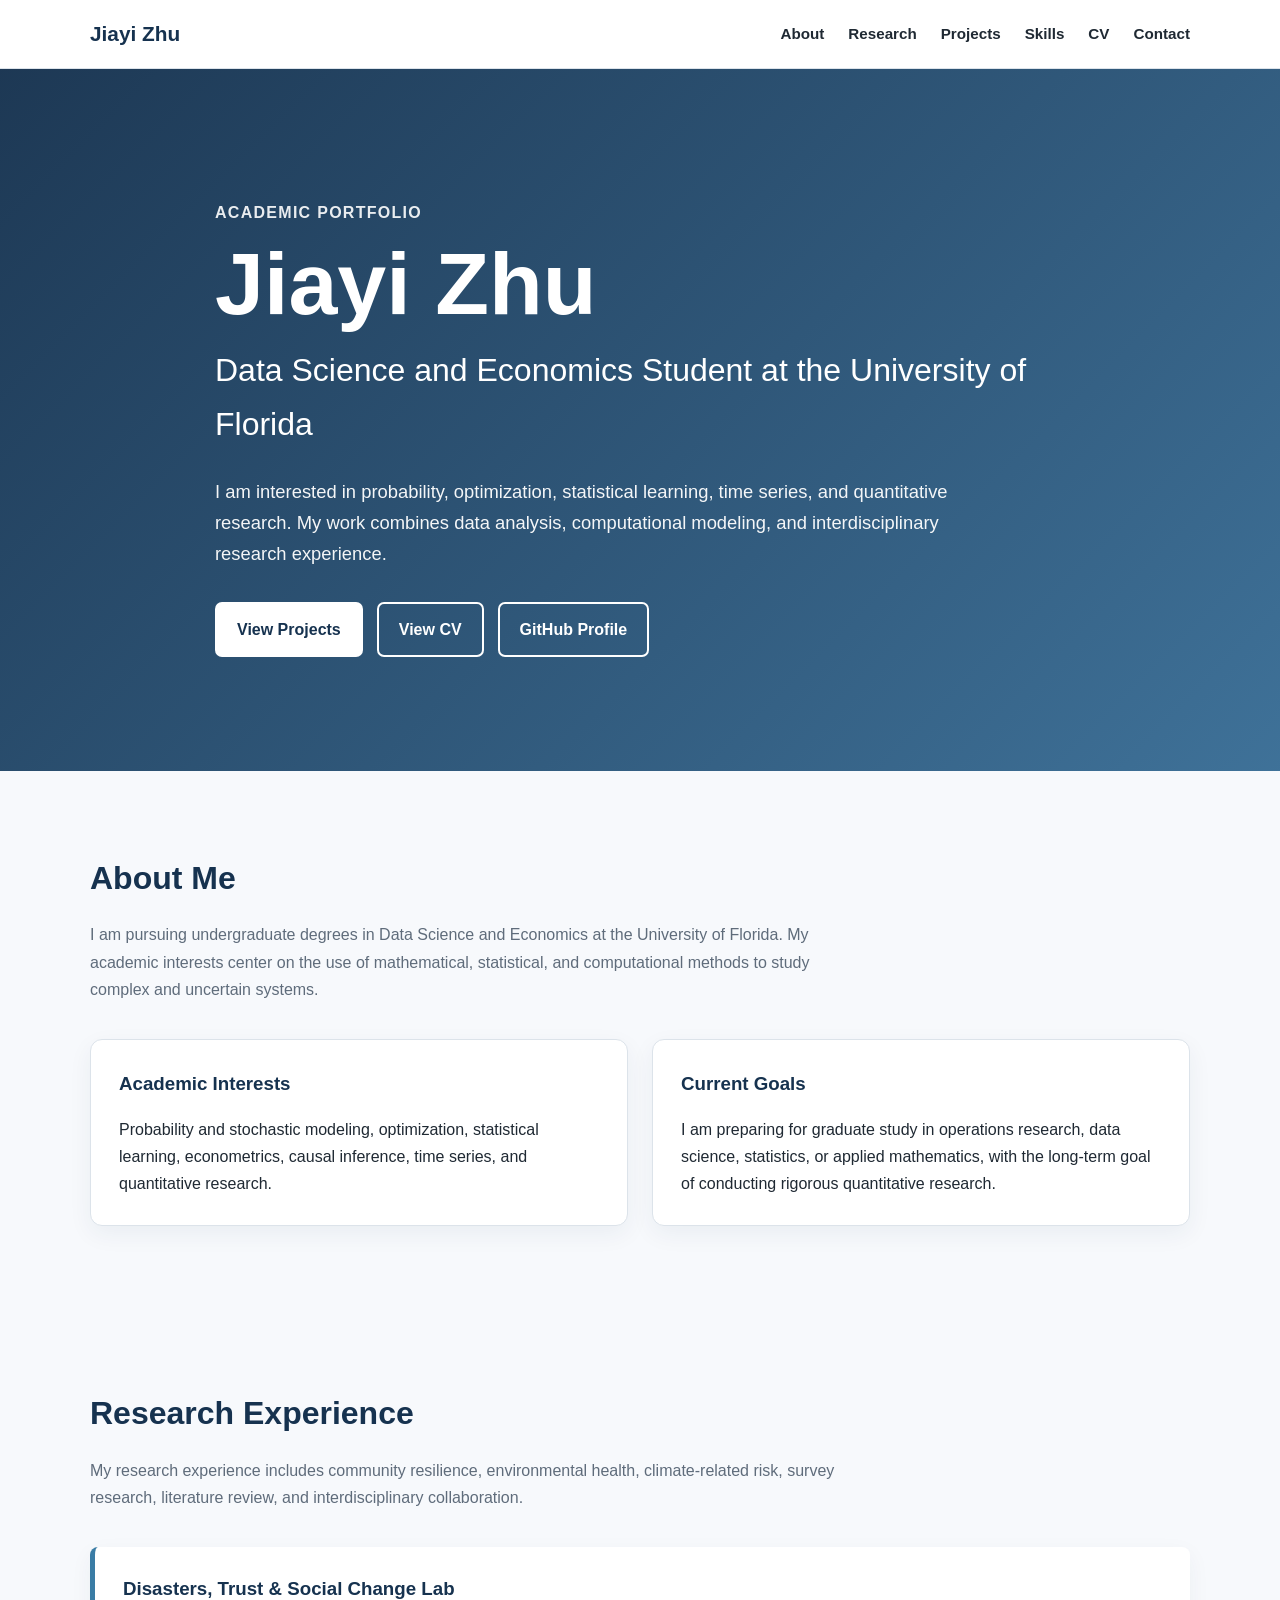
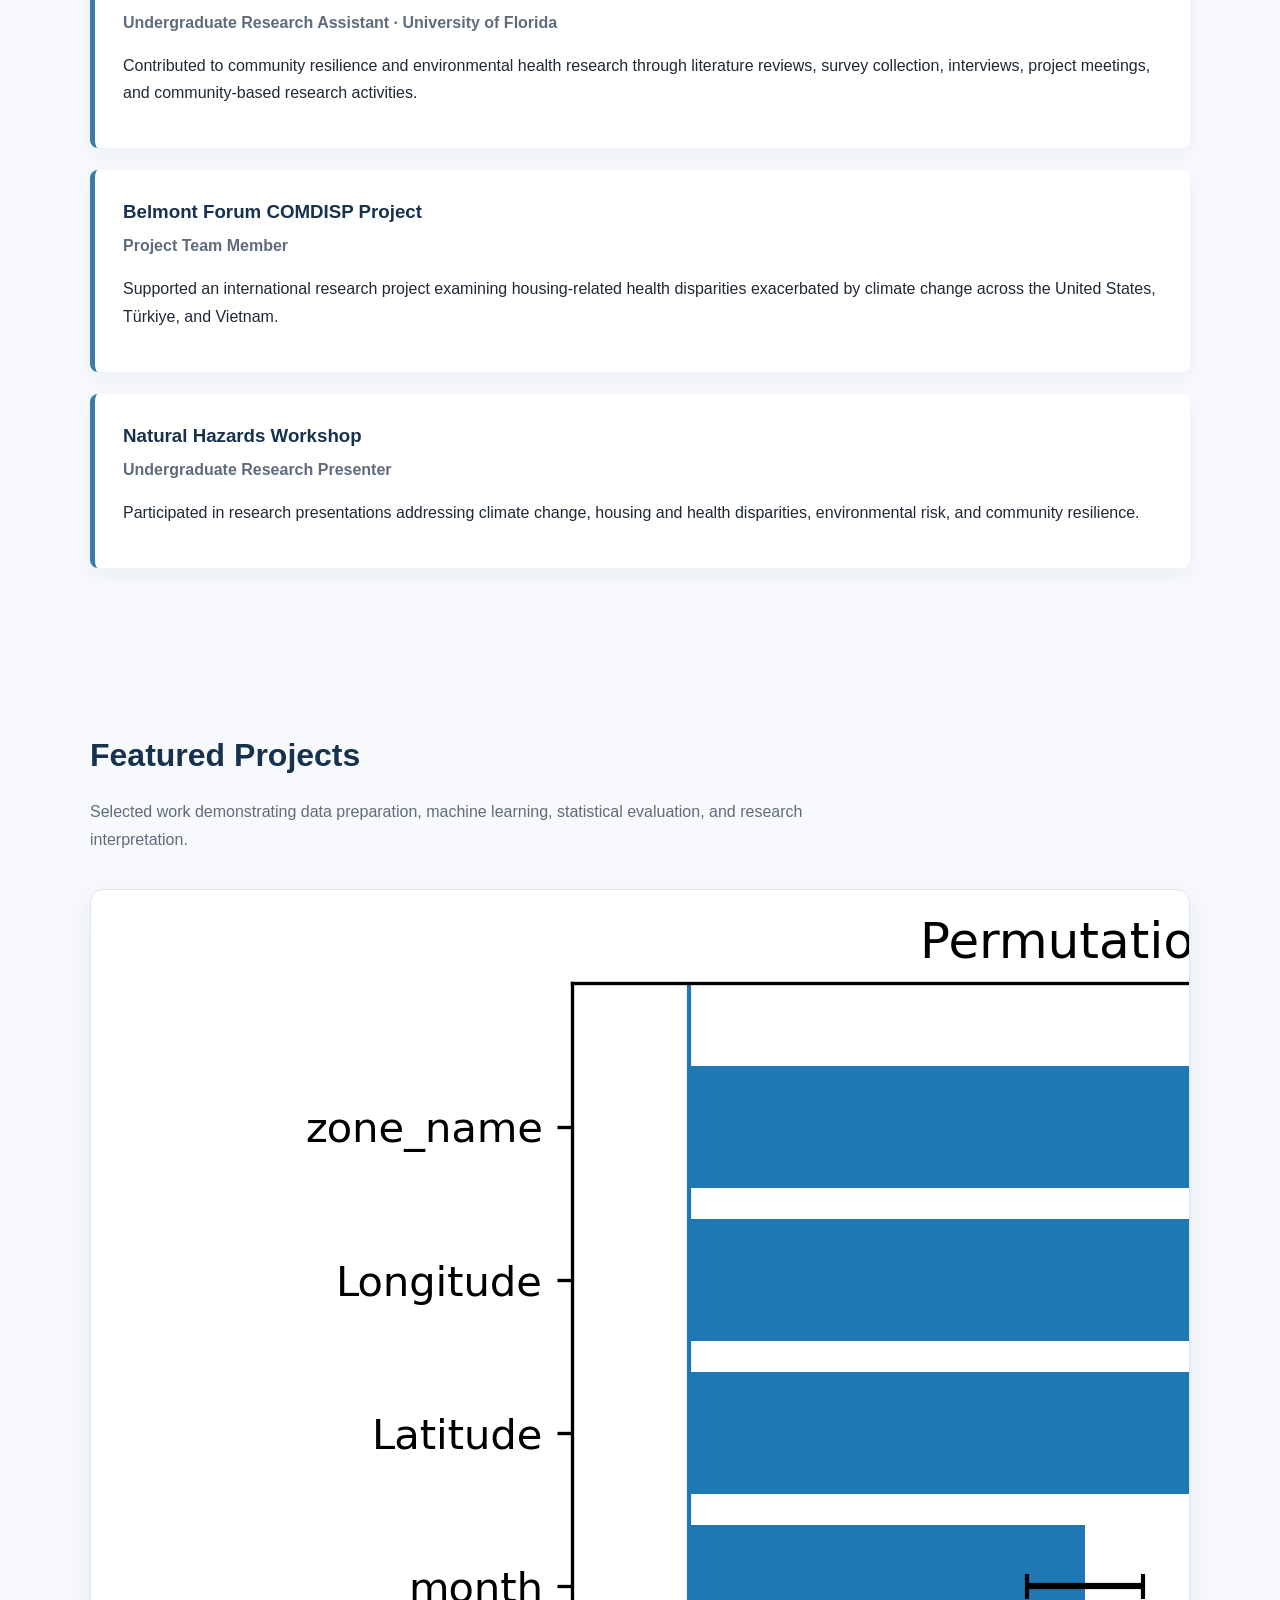
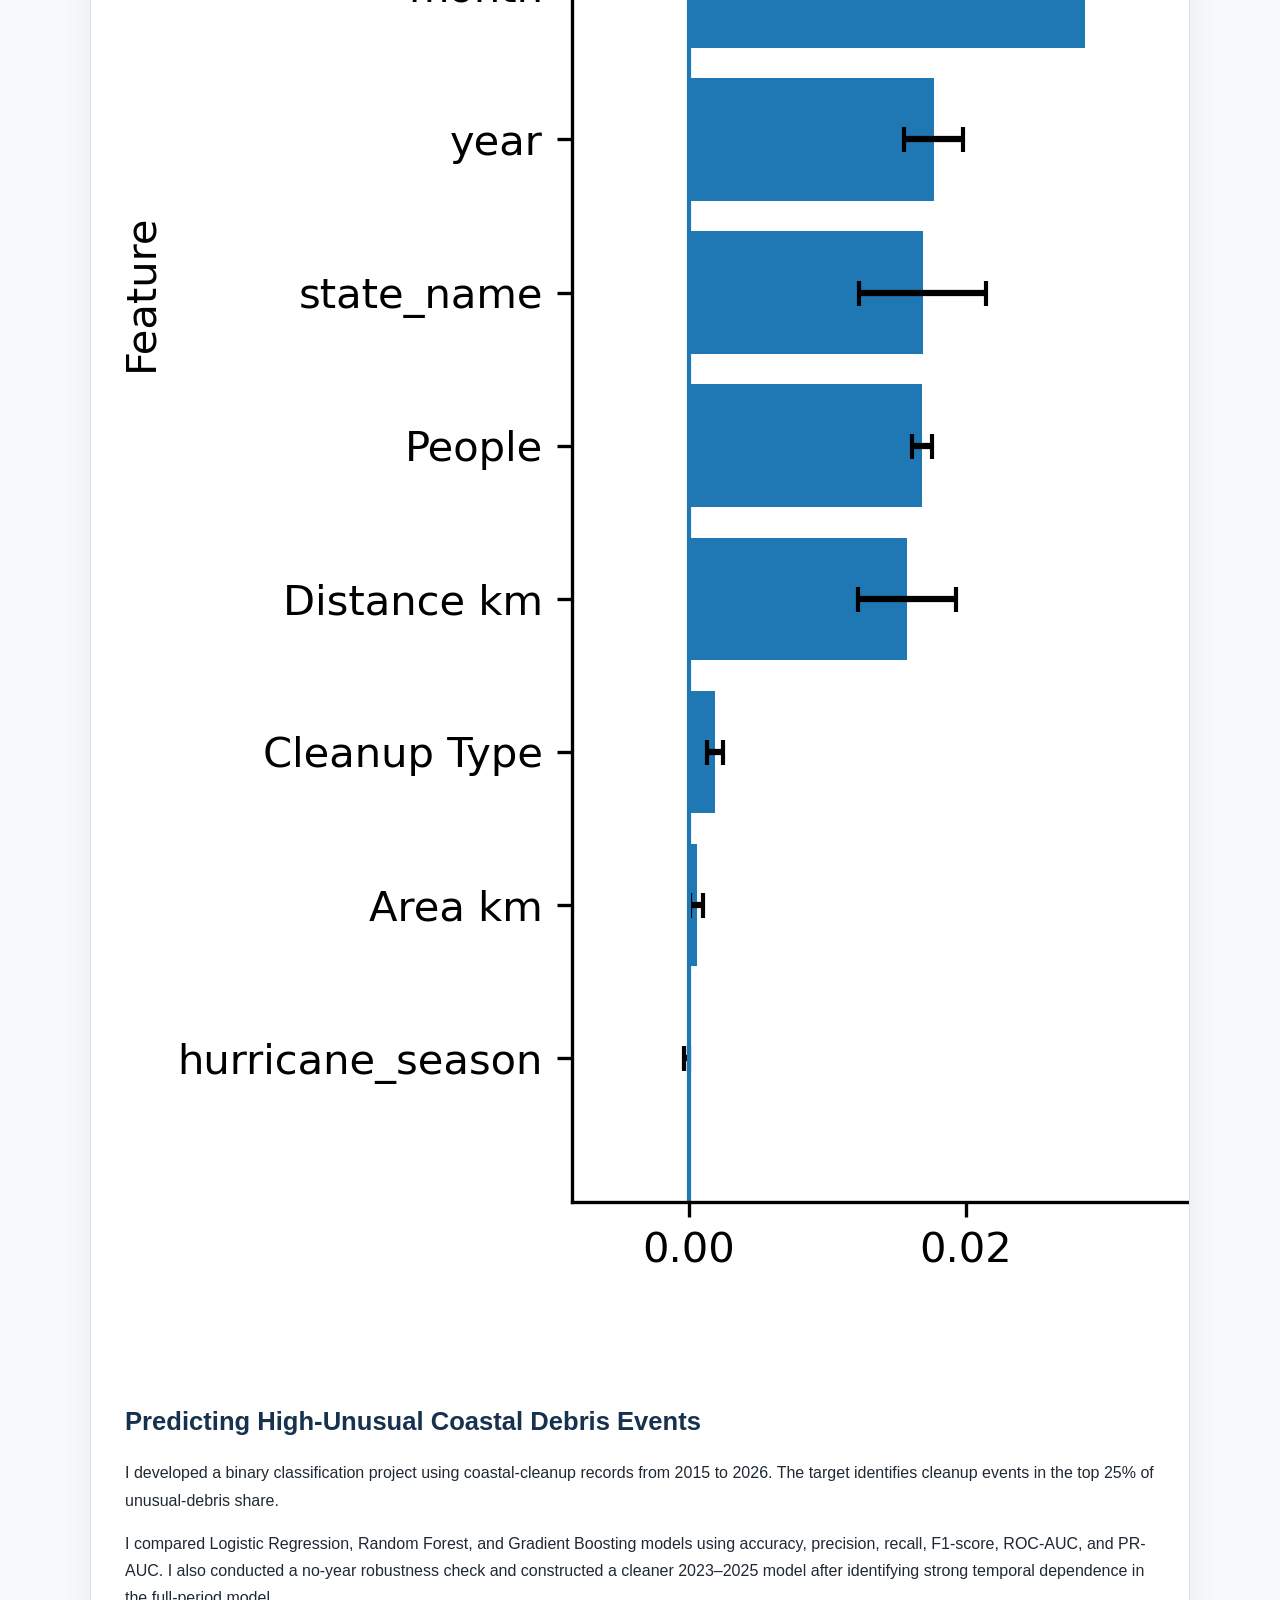
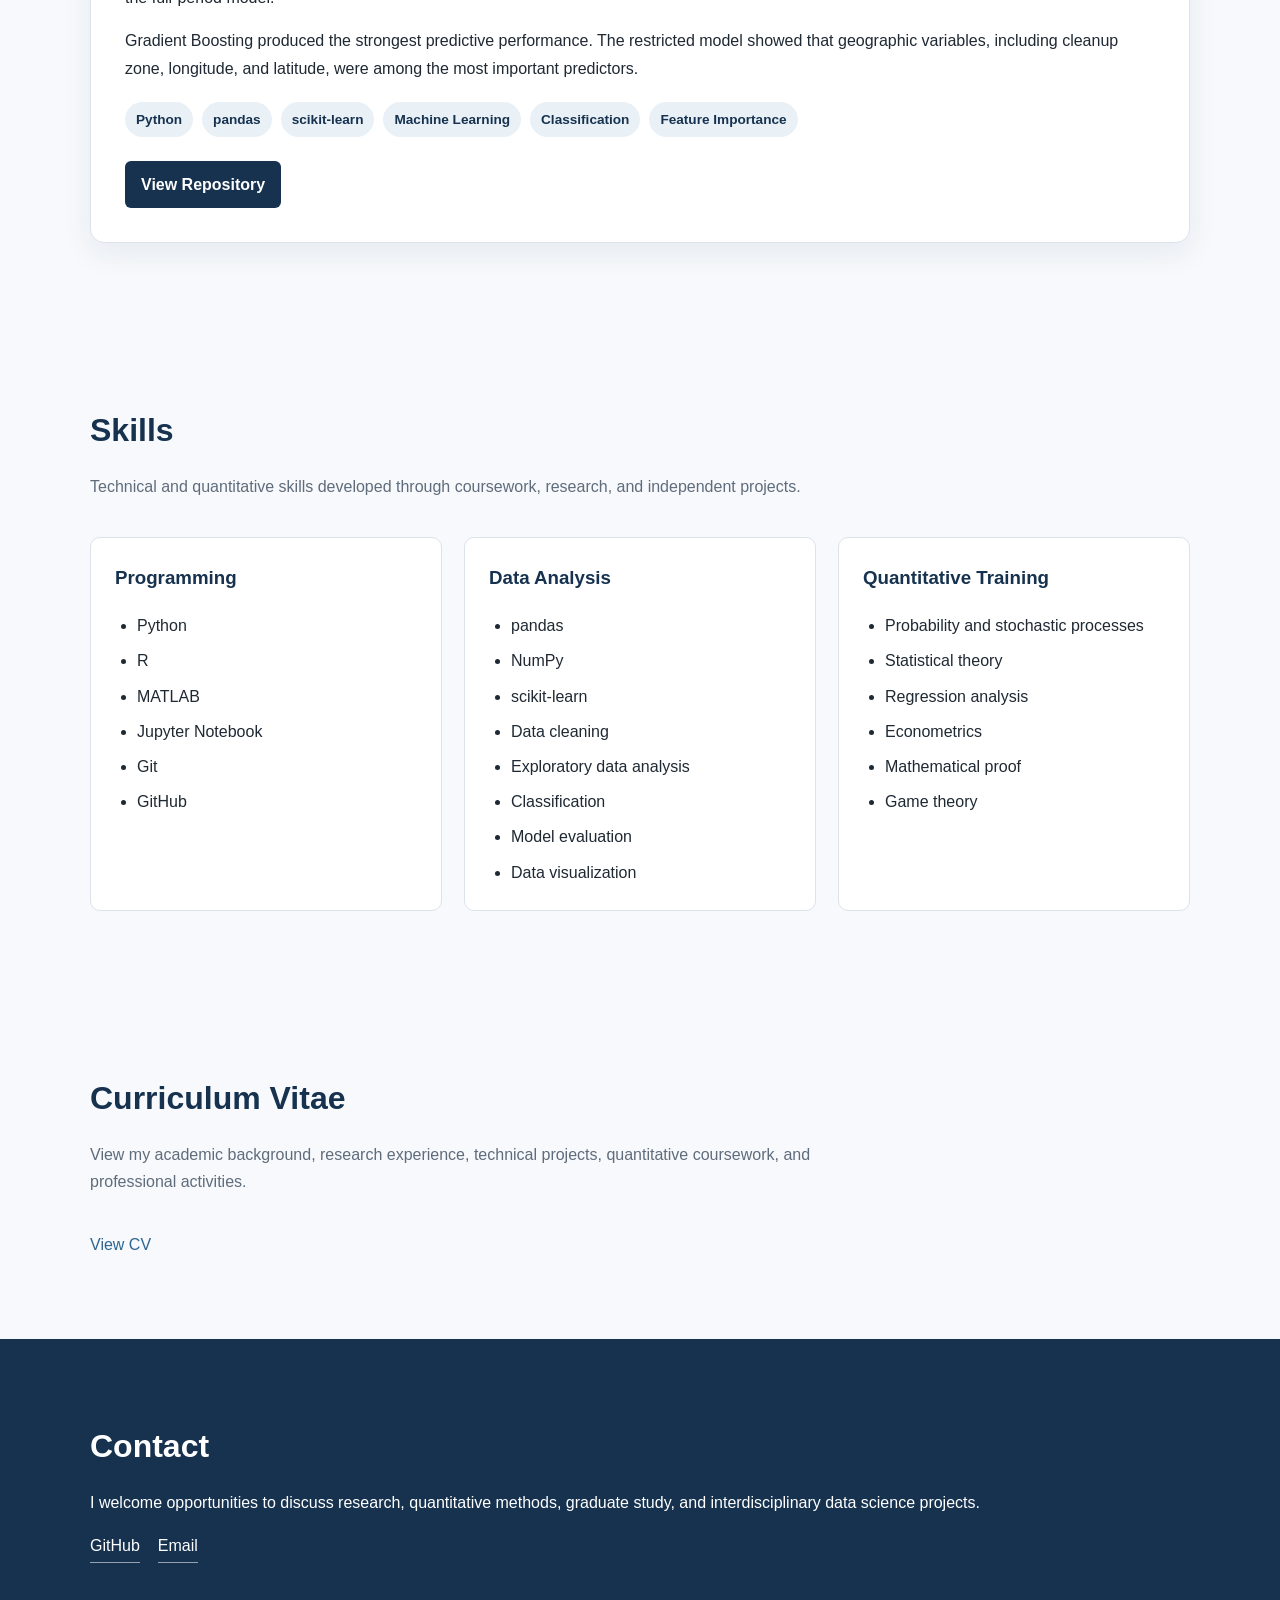
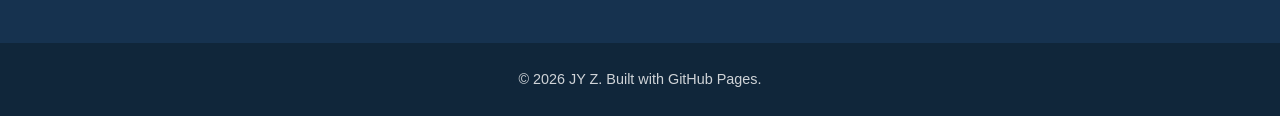
==== index.html @ 37d1b5bb "Update index.html" ====
<!DOCTYPE html>
<html lang="en">
<head>
    <meta charset="UTF-8">

    <meta
        name="viewport"
        content="width=device-width, initial-scale=1.0"
    >

    <meta
        name="description"
        content="Academic and data science portfolio of Jiayi Zhu, an Data Science and Economics student at the University of Florida."
    >

    <title>Jiayi Zhu | Academic Portfolio</title>

    <link rel="stylesheet" href="style.css">
</head>

<body>

    <!-- Navigation -->

    <header class="site-header">
        <nav class="navbar container">
            <a class="site-name" href="#home">Jiayi Zhu</a>

            <div class="nav-links">
                <a href="#about">About</a>
                <a href="#research">Research</a>
                <a href="#projects">Projects</a>
                <a href="#skills">Skills</a>
                <a href="#cv">CV</a>
                <a href="#contact">Contact</a>
            </div>
        </nav>
    </header>


    <main>

        <!-- Hero -->

        <section class="hero" id="home">
            <div class="container hero-content">

                <p class="hero-label">
                    Academic Portfolio
                </p>

                <h1>Jiayi Zhu</h1>

                <h2>
                    Data Science and Economics Student
                    at the University of Florida
                </h2>

                <p class="hero-description">
                    I am interested in probability, optimization,
                    statistical learning, time series, and quantitative
                    research. My work combines data analysis,
                    computational modeling, and interdisciplinary
                    research experience.
                </p>

                <div class="button-group">

                    <a class="button button-primary" href="#projects">
                        View Projects
                    </a>
                
                    <a
                        class="button button-secondary"
                        href="assets/documents/jiayi-zhu-cv.pdf"
                        target="_blank"
                    >
                        View CV
                    </a>
                
                    <a
                        class="button button-secondary"
                        href="https://github.com/JYZ4396"
                        target="_blank"
                        rel="noopener noreferrer"
                    >
                        GitHub Profile
                    </a>
                
                </div>

            </div>
        </section>


        <!-- About -->

        <section id="about">
            <div class="container">

                <h2 class="section-title">About Me</h2>

                <p class="section-intro">
                    I am pursuing undergraduate degrees in Data Science
                    and Economics at the University of Florida.
                    My academic interests center on the use of
                    mathematical, statistical, and computational
                    methods to study complex and uncertain systems.
                </p>

                <div class="card-grid">

                    <article class="card">
                        <h3>Academic Interests</h3>

                        <p>
                            Probability and stochastic modeling,
                            optimization, statistical learning,
                            econometrics, causal inference, time series,
                            and quantitative research.
                        </p>
                    </article>

                    <article class="card">
                        <h3>Current Goals</h3>

                        <p>
                            I am preparing for graduate study in
                            operations research, data science,
                            statistics, or applied mathematics, with
                            the long-term goal of conducting rigorous
                            quantitative research.
                        </p>
                    </article>

                </div>
            </div>
        </section>


        <!-- Research -->

        <section id="research">
            <div class="container">

                <h2 class="section-title">Research Experience</h2>

                <p class="section-intro">
                    My research experience includes community
                    resilience, environmental health, climate-related
                    risk, survey research, literature review, and
                    interdisciplinary collaboration.
                </p>

                <div class="research-list">

                    <article class="research-item">
                        <h3>
                            Disasters, Trust &amp; Social Change Lab
                        </h3>

                        <p class="research-role">
                            Undergraduate Research Assistant
                            · University of Florida
                        </p>

                        <p>
                            Contributed to community resilience and
                            environmental health research through
                            literature reviews, survey collection,
                            interviews, project meetings, and
                            community-based research activities.
                        </p>
                    </article>


                    <article class="research-item">
                        <h3>
                            Belmont Forum COMDISP Project
                        </h3>

                        <p class="research-role">
                            Project Team Member
                        </p>

                        <p>
                            Supported an international research project
                            examining housing-related health disparities
                            exacerbated by climate change across the
                            United States, Türkiye, and Vietnam.
                        </p>
                    </article>


                    <article class="research-item">
                        <h3>
                            Natural Hazards Workshop
                        </h3>

                        <p class="research-role">
                            Undergraduate Research Presenter
                        </p>

                        <p>
                            Participated in research presentations
                            addressing climate change, housing and
                            health disparities, environmental risk,
                            and community resilience.
                        </p>
                    </article>

                </div>
            </div>
        </section>


        <!-- Projects -->

        <section id="projects">
            <div class="container">

                <h2 class="section-title">Featured Projects</h2>

                <p class="section-intro">
                    Selected work demonstrating data preparation,
                    machine learning, statistical evaluation, and
                    research interpretation.
                </p>

                <article class="project-card">
                    <img
                        class="project-image"
                        src="assets/images/coastal-debris-preview.png"
                        alt="Feature importance results for the coastal debris machine learning project"
                    >


                    <div class="project-content">

                        <h3>
                            Predicting High-Unusual Coastal Debris Events
                        </h3>

                        <p>
                            I developed a binary classification project
                            using coastal-cleanup records from 2015 to
                            2026. The target identifies cleanup events
                            in the top 25% of unusual-debris share.
                        </p>

                        <p>
                            I compared Logistic Regression, Random Forest,
                            and Gradient Boosting models using accuracy,
                            precision, recall, F1-score, ROC-AUC, and
                            PR-AUC. I also conducted a no-year robustness
                            check and constructed a cleaner 2023–2025
                            model after identifying strong temporal
                            dependence in the full-period model.
                        </p>

                        <p>
                            Gradient Boosting produced the strongest
                            predictive performance. The restricted model
                            showed that geographic variables, including
                            cleanup zone, longitude, and latitude, were
                            among the most important predictors.
                        </p>

                        <div class="project-tags">
                            <span class="tag">Python</span>
                            <span class="tag">pandas</span>
                            <span class="tag">scikit-learn</span>
                            <span class="tag">Machine Learning</span>
                            <span class="tag">Classification</span>
                            <span class="tag">Feature Importance</span>
                        </div>

                        <div class="project-links">
                            <a
                                class="project-link"
                                href="https://github.com/JYZ4396/unusual-coastal-trash-ml"
                                target="_blank"
                                rel="noopener noreferrer"
                            >
                                View Repository
                            </a>
                        </div>

                    </div>
                </article>

            </div>
        </section>


        <!-- Skills -->

        <section id="skills">
            <div class="container">

                <h2 class="section-title">Skills</h2>

                <p class="section-intro">
                    Technical and quantitative skills developed through
                    coursework, research, and independent projects.
                </p>

                <div class="skills-grid">

                <article class="skill-card">
                    <h3>Programming</h3>
            
                    <ul class="skill-list">
                        <li>Python</li>
                        <li>R</li>
                        <li>MATLAB</li>
                        <li>Jupyter Notebook</li>
                        <li>Git</li>
                        <li>GitHub</li>
                    </ul>
                </article>
            
                <article class="skill-card">
                    <h3>Data Analysis</h3>
            
                    <ul class="skill-list">
                        <li>pandas</li>
                        <li>NumPy</li>
                        <li>scikit-learn</li>
                        <li>Data cleaning</li>
                        <li>Exploratory data analysis</li>
                        <li>Classification</li>
                        <li>Model evaluation</li>
                        <li>Data visualization</li>
                    </ul>
                </article>
            
                <article class="skill-card">
                    <h3>Quantitative Training</h3>
            
                    <ul class="skill-list">
                        <li>Probability and stochastic processes</li>
                        <li>Statistical theory</li>
                        <li>Regression analysis</li>
                        <li>Econometrics</li>
                        <li>Mathematical proof</li>
                        <li>Game theory</li>
                    </ul>
                </article>

                </div>
            </div>
        </section>

        <!-- CV -->

        <section id="cv">
            <div class="container">
        
                <h2 class="section-title">Curriculum Vitae</h2>
        
                <p class="section-intro">
                    View my academic background, research experience,
                    technical projects, quantitative coursework, and
                    professional activities.
                </p>
        
                <a
                    class="cv-button"
                    href="assets/documents/jiayi-zhu-cv.pdf"
                    target="_blank"
                >
                    View CV
                </a>
        
            </div>
        </section>


        <!-- Contact -->

        <section class="contact-section" id="contact">
            <div class="container">

                <h2 class="section-title">Contact</h2>

                <p>
                    I welcome opportunities to discuss research,
                    quantitative methods, graduate study, and
                    interdisciplinary data science projects.
                </p>

                <div class="contact-links">

                    <a
                        href="https://github.com/JYZ4396"
                        target="_blank"
                        rel="noopener noreferrer"
                    >
                        GitHub
                    </a>

                    <!-- Replace the address below with the email
                         you want to display publicly. -->

                    <a href="mailto:zhujiayi@ufl.edu">
                        Email
                    </a>

                </div>
            </div>
        </section>

    </main>


    <footer>
        <div class="container">
            © 2026 JY Z. Built with GitHub Pages.
        </div>
    </footer>

</body>
</html>
---- style.css ----
/* ---------- Basic settings ---------- */

:root {
    --primary: #16324f;
    --secondary: #2f6690;
    --accent: #3a7ca5;
    --background: #f7f9fc;
    --card-background: #ffffff;
    --text: #1f2933;
    --muted-text: #5f6c7b;
    --border: #dce3ea;
    --max-width: 1100px;
}

* {
    box-sizing: border-box;
}

html {
    scroll-behavior: smooth;
}

body {
    margin: 0;
    font-family: Arial, Helvetica, sans-serif;
    line-height: 1.7;
    color: var(--text);
    background-color: var(--background);
}

a {
    color: var(--secondary);
    text-decoration: none;
}

a:hover {
    color: var(--primary);
}

.container {
    width: min(90%, var(--max-width));
    margin: 0 auto;
}

section {
    padding: 80px 0;
}

.section-title {
    margin-top: 0;
    margin-bottom: 12px;
    font-size: 2rem;
    color: var(--primary);
}

.section-intro {
    max-width: 760px;
    margin-bottom: 36px;
    color: var(--muted-text);
}


/* ---------- Navigation ---------- */

.site-header {
    position: sticky;
    top: 0;
    z-index: 1000;
    background-color: rgba(255, 255, 255, 0.96);
    border-bottom: 1px solid var(--border);
}

.navbar {
    min-height: 68px;
    display: flex;
    align-items: center;
    justify-content: space-between;
}

.site-name {
    font-size: 1.3rem;
    font-weight: 700;
    color: var(--primary);
}

.nav-links {
    display: flex;
    gap: 24px;
}

.nav-links a {
    font-size: 0.95rem;
    font-weight: 600;
    color: var(--text);
}

.nav-links a:hover {
    color: var(--secondary);
}


/* ---------- Hero section ---------- */

.hero {
    min-height: 78vh;
    display: flex;
    align-items: center;
    background:
        linear-gradient(
            135deg,
            rgba(22, 50, 79, 0.97),
            rgba(47, 102, 144, 0.92)
        );
    color: white;
}

.hero-content {
    max-width: 850px;
}

.hero-label {
    margin-bottom: 12px;
    font-size: 1rem;
    font-weight: 600;
    letter-spacing: 0.08em;
    text-transform: uppercase;
    opacity: 0.9;
}

.hero h1 {
    margin: 0 0 12px;
    font-size: clamp(3rem, 8vw, 5.5rem);
    line-height: 1.05;
}

.hero h2 {
    margin: 0 0 24px;
    font-size: clamp(1.3rem, 3vw, 2rem);
    font-weight: 500;
}

.hero-description {
    max-width: 760px;
    margin-bottom: 32px;
    font-size: 1.15rem;
    opacity: 0.95;
}

.button-group {
    display: flex;
    flex-wrap: wrap;
    gap: 14px;
}

.button {
    display: inline-block;
    padding: 12px 20px;
    border: 2px solid transparent;
    border-radius: 7px;
    font-weight: 700;
    transition:
        transform 0.2s ease,
        background-color 0.2s ease,
        color 0.2s ease;
}

.button:hover {
    transform: translateY(-2px);
}

.button-primary {
    background-color: white;
    color: var(--primary);
}

.button-primary:hover {
    background-color: #edf4f8;
    color: var(--primary);
}

.button-secondary {
    border-color: white;
    color: white;
}

.button-secondary:hover {
    background-color: white;
    color: var(--primary);
}


/* ---------- Cards ---------- */

.card-grid {
    display: grid;
    grid-template-columns: repeat(2, minmax(0, 1fr));
    gap: 24px;
}

.card {
    padding: 28px;
    background-color: var(--card-background);
    border: 1px solid var(--border);
    border-radius: 12px;
    box-shadow: 0 8px 24px rgba(22, 50, 79, 0.06);
}

.card h3 {
    margin-top: 0;
    margin-bottom: 8px;
    color: var(--primary);
}

.card-subtitle {
    margin-top: 0;
    color: var(--muted-text);
    font-weight: 600;
}

.card p:last-child {
    margin-bottom: 0;
}


/* ---------- Research ---------- */

.research-list {
    display: grid;
    gap: 22px;
}

.research-item {
    padding: 26px 28px;
    background-color: var(--card-background);
    border-left: 5px solid var(--accent);
    border-radius: 8px;
    box-shadow: 0 7px 22px rgba(22, 50, 79, 0.05);
}

.research-item h3 {
    margin: 0 0 4px;
    color: var(--primary);
}

.research-role {
    margin: 0 0 14px;
    color: var(--muted-text);
    font-weight: 600;
}


/* ---------- Project ---------- */

.project-card {
    overflow: hidden;
    background-color: var(--card-background);
    border: 1px solid var(--border);
    border-radius: 14px;
    box-shadow: 0 10px 30px rgba(22, 50, 79, 0.08);
}

.project-content {
    padding: 34px;
}

.project-content h3 {
    margin-top: 0;
    margin-bottom: 10px;
    font-size: 1.6rem;
    color: var(--primary);
}

.project-tags {
    display: flex;
    flex-wrap: wrap;
    gap: 9px;
    margin: 20px 0;
}

.tag {
    padding: 6px 11px;
    border-radius: 999px;
    background-color: #e9f1f7;
    color: var(--primary);
    font-size: 0.85rem;
    font-weight: 600;
}

.project-links {
    display: flex;
    flex-wrap: wrap;
    gap: 12px;
    margin-top: 24px;
}

.project-link {
    display: inline-block;
    padding: 10px 16px;
    border-radius: 6px;
    background-color: var(--primary);
    color: white;
    font-weight: 700;
}

.project-link:hover {
    background-color: var(--secondary);
    color: white;
}


/* ---------- Skills ---------- */

.skills-grid {
    display: grid;
    grid-template-columns: repeat(3, minmax(0, 1fr));
    gap: 22px;
}

.skill-card {
    padding: 24px;
    background-color: var(--card-background);
    border: 1px solid var(--border);
    border-radius: 10px;
}

.skill-card h3 {
    margin-top: 0;
    color: var(--primary);
}

.skill-list {
    margin: 0;
    padding-left: 22px;
}

.skill-list li {
    margin-bottom: 8px;
}

.skill-list li:last-child {
    margin-bottom: 0;
}


/* ---------- Contact ---------- */

.contact-section {
    background-color: var(--primary);
    color: white;
}

.contact-section .section-title,
.contact-section a {
    color: white;
}

.contact-links {
    display: flex;
    flex-wrap: wrap;
    gap: 18px;
}

.contact-links a {
    padding-bottom: 3px;
    border-bottom: 1px solid rgba(255, 255, 255, 0.55);
}


/* ---------- Footer ---------- */

footer {
    padding: 24px 0;
    text-align: center;
    background-color: #10263a;
    color: rgba(255, 255, 255, 0.8);
    font-size: 0.9rem;
}


/* ---------- Mobile layout ---------- */

@media (max-width: 800px) {
    .navbar {
        padding: 14px 0;
        align-items: flex-start;
        gap: 14px;
    }

    .nav-links {
        flex-wrap: wrap;
        justify-content: flex-end;
        gap: 10px 16px;
    }

    .card-grid,
    .skills-grid {
        grid-template-columns: 1fr;
    }

    section {
        padding: 60px 0;
    }

    .hero {
        min-height: auto;
        padding: 100px 0;
    }
}

@media (max-width: 560px) {
    .navbar {
        flex-direction: column;
    }

    .nav-links {
        justify-content: flex-start;
    }

    .hero h1 {
        font-size: 3.2rem;
    }

    .project-content,
    .card,
    .research-item {
        padding: 22px;
    }
}
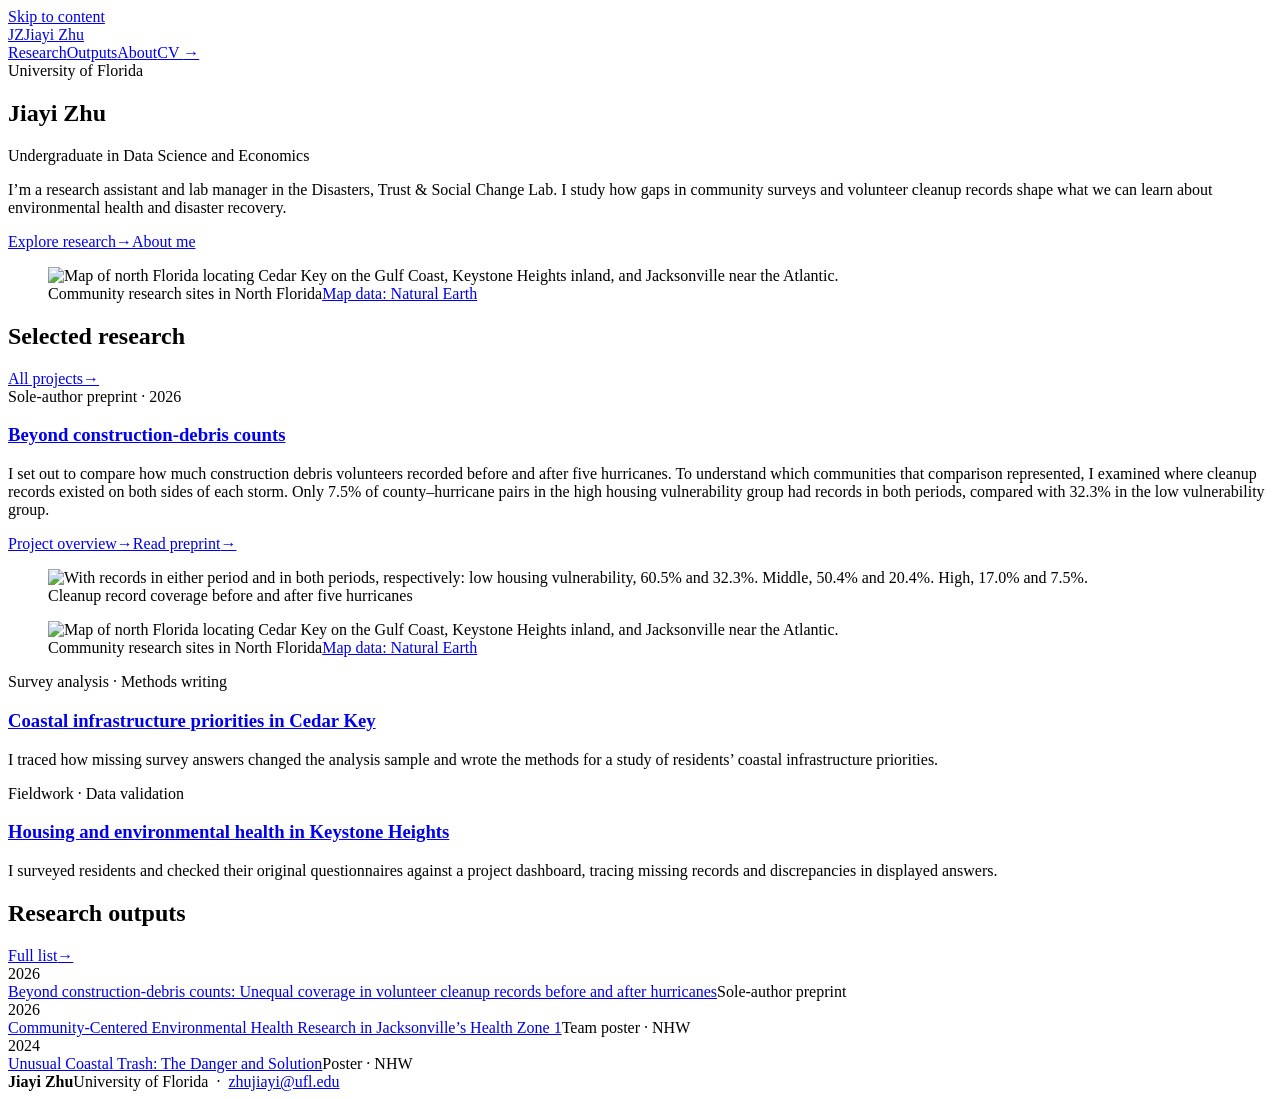
==== commit 779d712b: "Add files via upload" ====
--- a/index.html
+++ b/index.html
@@ -1,424 +1,14 @@
-<!DOCTYPE html>
-<html lang="en">
-<head>
-    <meta charset="UTF-8">
-
-    <meta
-        name="viewport"
-        content="width=device-width, initial-scale=1.0"
-    >
-
-    <meta
-        name="description"
-        content="Academic and data science portfolio of Jiayi Zhu, an Data Science and Economics student at the University of Florida."
-    >
-
-    <title>Jiayi Zhu | Academic Portfolio</title>
-
-    <link rel="stylesheet" href="style.css">
-</head>
-
-<body>
-
-    <!-- Navigation -->
-
-    <header class="site-header">
-        <nav class="navbar container">
-            <a class="site-name" href="#home">Jiayi Zhu</a>
-
-            <div class="nav-links">
-                <a href="#about">About</a>
-                <a href="#research">Research</a>
-                <a href="#projects">Projects</a>
-                <a href="#skills">Skills</a>
-                <a href="#cv">CV</a>
-                <a href="#contact">Contact</a>
-            </div>
-        </nav>
-    </header>
-
-
-    <main>
-
-        <!-- Hero -->
-
-        <section class="hero" id="home">
-            <div class="container hero-content">
-
-                <p class="hero-label">
-                    Academic Portfolio
-                </p>
-
-                <h1>Jiayi Zhu</h1>
-
-                <h2>
-                    Data Science and Economics Student
-                    at the University of Florida
-                </h2>
-
-                <p class="hero-description">
-                    I am interested in probability, optimization,
-                    statistical learning, time series, and quantitative
-                    research. My work combines data analysis,
-                    computational modeling, and interdisciplinary
-                    research experience.
-                </p>
-
-                <div class="button-group">
-
-                    <a class="button button-primary" href="#projects">
-                        View Projects
-                    </a>
-                
-                    <a
-                        class="button button-secondary"
-                        href="assets/documents/jiayi-zhu-cv.pdf"
-                        target="_blank"
-                    >
-                        View CV
-                    </a>
-                
-                    <a
-                        class="button button-secondary"
-                        href="https://github.com/JYZ4396"
-                        target="_blank"
-                        rel="noopener noreferrer"
-                    >
-                        GitHub Profile
-                    </a>
-                
-                </div>
-
-            </div>
-        </section>
-
-
-        <!-- About -->
-
-        <section id="about">
-            <div class="container">
-
-                <h2 class="section-title">About Me</h2>
-
-                <p class="section-intro">
-                    I am pursuing undergraduate degrees in Data Science
-                    and Economics at the University of Florida.
-                    My academic interests center on the use of
-                    mathematical, statistical, and computational
-                    methods to study complex and uncertain systems.
-                </p>
-
-                <div class="card-grid">
-
-                    <article class="card">
-                        <h3>Academic Interests</h3>
-
-                        <p>
-                            Probability and stochastic modeling,
-                            optimization, statistical learning,
-                            econometrics, causal inference, time series,
-                            and quantitative research.
-                        </p>
-                    </article>
-
-                    <article class="card">
-                        <h3>Current Goals</h3>
-
-                        <p>
-                            I am preparing for graduate study in
-                            operations research, data science,
-                            statistics, or applied mathematics, with
-                            the long-term goal of conducting rigorous
-                            quantitative research.
-                        </p>
-                    </article>
-
-                </div>
-            </div>
-        </section>
-
-
-        <!-- Research -->
-
-        <section id="research">
-            <div class="container">
-
-                <h2 class="section-title">Research Experience</h2>
-
-                <p class="section-intro">
-                    My research experience includes community
-                    resilience, environmental health, climate-related
-                    risk, survey research, literature review, and
-                    interdisciplinary collaboration.
-                </p>
-
-                <div class="research-list">
-
-                    <article class="research-item">
-                        <h3>
-                            Disasters, Trust &amp; Social Change Lab
-                        </h3>
-
-                        <p class="research-role">
-                            Undergraduate Research Assistant
-                            · University of Florida
-                        </p>
-
-                        <p>
-                            Contributed to community resilience and
-                            environmental health research through
-                            literature reviews, survey collection,
-                            interviews, project meetings, and
-                            community-based research activities.
-                        </p>
-                    </article>
-
-
-                    <article class="research-item">
-                        <h3>
-                            Belmont Forum COMDISP Project
-                        </h3>
-
-                        <p class="research-role">
-                            Project Team Member
-                        </p>
-
-                        <p>
-                            Supported an international research project
-                            examining housing-related health disparities
-                            exacerbated by climate change across the
-                            United States, Türkiye, and Vietnam.
-                        </p>
-                    </article>
-
-
-                    <article class="research-item">
-                        <h3>
-                            Natural Hazards Workshop
-                        </h3>
-
-                        <p class="research-role">
-                            Undergraduate Research Presenter
-                        </p>
-
-                        <p>
-                            Participated in research presentations
-                            addressing climate change, housing and
-                            health disparities, environmental risk,
-                            and community resilience.
-                        </p>
-                    </article>
-
-                </div>
-            </div>
-        </section>
-
-
-        <!-- Projects -->
-
-        <section id="projects">
-            <div class="container">
-
-                <h2 class="section-title">Featured Projects</h2>
-
-                <p class="section-intro">
-                    Selected work demonstrating data preparation,
-                    machine learning, statistical evaluation, and
-                    research interpretation.
-                </p>
-
-                <article class="project-card">
-                    <img
-                        class="project-image"
-                        src="assets/images/coastal-debris-preview.png"
-                        alt="Feature importance results for the coastal debris machine learning project"
-                    >
-
-
-                    <div class="project-content">
-
-                        <h3>
-                            Predicting High-Unusual Coastal Debris Events
-                        </h3>
-
-                        <p>
-                            I developed a binary classification project
-                            using coastal-cleanup records from 2015 to
-                            2026. The target identifies cleanup events
-                            in the top 25% of unusual-debris share.
-                        </p>
-
-                        <p>
-                            I compared Logistic Regression, Random Forest,
-                            and Gradient Boosting models using accuracy,
-                            precision, recall, F1-score, ROC-AUC, and
-                            PR-AUC. I also conducted a no-year robustness
-                            check and constructed a cleaner 2023–2025
-                            model after identifying strong temporal
-                            dependence in the full-period model.
-                        </p>
-
-                        <p>
-                            Gradient Boosting produced the strongest
-                            predictive performance. The restricted model
-                            showed that geographic variables, including
-                            cleanup zone, longitude, and latitude, were
-                            among the most important predictors.
-                        </p>
-
-                        <div class="project-tags">
-                            <span class="tag">Python</span>
-                            <span class="tag">pandas</span>
-                            <span class="tag">scikit-learn</span>
-                            <span class="tag">Machine Learning</span>
-                            <span class="tag">Classification</span>
-                            <span class="tag">Feature Importance</span>
-                        </div>
-
-                        <div class="project-links">
-                            <a
-                                class="project-link"
-                                href="https://github.com/JYZ4396/unusual-coastal-trash-ml"
-                                target="_blank"
-                                rel="noopener noreferrer"
-                            >
-                                View Repository
-                            </a>
-                        </div>
-
-                    </div>
-                </article>
-
-            </div>
-        </section>
-
-
-        <!-- Skills -->
-
-        <section id="skills">
-            <div class="container">
-
-                <h2 class="section-title">Skills</h2>
-
-                <p class="section-intro">
-                    Technical and quantitative skills developed through
-                    coursework, research, and independent projects.
-                </p>
-
-                <div class="skills-grid">
-
-                <article class="skill-card">
-                    <h3>Programming</h3>
-            
-                    <ul class="skill-list">
-                        <li>Python</li>
-                        <li>R</li>
-                        <li>MATLAB</li>
-                        <li>Jupyter Notebook</li>
-                        <li>Git</li>
-                        <li>GitHub</li>
-                    </ul>
-                </article>
-            
-                <article class="skill-card">
-                    <h3>Data Analysis</h3>
-            
-                    <ul class="skill-list">
-                        <li>pandas</li>
-                        <li>NumPy</li>
-                        <li>scikit-learn</li>
-                        <li>Data cleaning</li>
-                        <li>Exploratory data analysis</li>
-                        <li>Classification</li>
-                        <li>Model evaluation</li>
-                        <li>Data visualization</li>
-                    </ul>
-                </article>
-            
-                <article class="skill-card">
-                    <h3>Quantitative Training</h3>
-            
-                    <ul class="skill-list">
-                        <li>Probability and stochastic processes</li>
-                        <li>Statistical theory</li>
-                        <li>Regression analysis</li>
-                        <li>Econometrics</li>
-                        <li>Mathematical proof</li>
-                        <li>Game theory</li>
-                    </ul>
-                </article>
-
-                </div>
-            </div>
-        </section>
-
-        <!-- CV -->
-
-        <section id="cv">
-            <div class="container">
-        
-                <h2 class="section-title">Curriculum Vitae</h2>
-        
-                <p class="section-intro">
-                    View my academic background, research experience,
-                    technical projects, quantitative coursework, and
-                    professional activities.
-                </p>
-        
-                <a
-                    class="cv-button"
-                    href="assets/documents/jiayi-zhu-cv.pdf"
-                    target="_blank"
-                >
-                    View CV
-                </a>
-        
-            </div>
-        </section>
-
-
-        <!-- Contact -->
-
-        <section class="contact-section" id="contact">
-            <div class="container">
-
-                <h2 class="section-title">Contact</h2>
-
-                <p>
-                    I welcome opportunities to discuss research,
-                    quantitative methods, graduate study, and
-                    interdisciplinary data science projects.
-                </p>
-
-                <div class="contact-links">
-
-                    <a
-                        href="https://github.com/JYZ4396"
-                        target="_blank"
-                        rel="noopener noreferrer"
-                    >
-                        GitHub
-                    </a>
-
-                    <!-- Replace the address below with the email
-                         you want to display publicly. -->
-
-                    <a href="mailto:zhujiayi@ufl.edu">
-                        Email
-                    </a>
-
-                </div>
-            </div>
-        </section>
-
-    </main>
-
-
-    <footer>
-        <div class="container">
-            © 2026 JY Z. Built with GitHub Pages.
-        </div>
-    </footer>
-
-</body>
-</html>
+<!doctype html>
+<html lang="en"><head><meta charset="utf-8"><meta name="viewport" content="width=device-width,initial-scale=1">
+<title>Research portfolio | Jiayi Zhu</title><meta name="description" content="Jiayi Zhu studies how data quality shapes research on coastal communities, disaster recovery, and environmental health.">
+<meta name="theme-color" content="#f8f7f2"><link rel="stylesheet" href="assets/site.css"></head>
+<body><a class="skip" href="#main">Skip to content</a><header><div class="wrap top"><a href="index.html" class="brand" aria-label="Jiayi Zhu, home"><span class="monogram" aria-hidden="true">JZ</span><span class="brand-label">Jiayi Zhu</span></a><nav aria-label="Main navigation"><a href="research.html">Research</a><a href="outputs.html">Outputs</a><a href="about.html">About</a><a class="cv-link" href="assets/jiayi-zhu-cv.pdf">CV <span class="arrow ext" aria-hidden="true">→</span></a></nav></div></header>
+<main id="main" class="wrap"><section class="hero" aria-labelledby="name"><div><div class="eyebrow">University of Florida</div><h1 id="name">Jiayi Zhu</h1><div class="field">Undergraduate in Data Science and Economics</div>
+<p class="hero-copy">I’m a research assistant and lab manager in the Disasters, Trust &amp; Social Change Lab. I study how gaps in community surveys and volunteer cleanup records shape what we can learn about environmental health and disaster recovery.</p>
+<div class="hero-actions"><a class="btn" href="research.html">Explore research<span class="arrow" aria-hidden="true">→</span></a><a class="text-link" href="about.html">About me</a></div></div>
+<figure class="plate"><img class="hero-image" src="assets/coast.webp" width="1440" height="1050" fetchpriority="high" alt="Map of north Florida locating Cedar Key on the Gulf Coast, Keystone Heights inland, and Jacksonville near the Atlantic."><figcaption><span class="cap">Community research sites in North Florida</span><a href="https://www.naturalearthdata.com/downloads/10m-cultural-vectors/10m-admin-1-states-provinces/">Map data: Natural Earth</a></figcaption></figure></section><section class="block"><div class="section-title"><h2>Selected research</h2><a class="text-link" href="research.html">All projects<span class="arrow" aria-hidden="true">→</span></a></div>
+<article class="feature"><div><div class="kicker">Sole-author preprint · 2026</div><h3><a class="title-link" href="research/construction-debris.html">Beyond construction-debris counts</a></h3><p>I set out to compare how much construction debris volunteers recorded before and after five hurricanes. To understand which communities that comparison represented, I examined where cleanup records existed on both sides of each storm. Only 7.5% of county–hurricane pairs in the high housing vulnerability group had records in both periods, compared with 32.3% in the low vulnerability group.</p><div class="action-row"><a class="text-link" href="research/construction-debris.html">Project overview<span class="arrow" aria-hidden="true">→</span></a><a class="text-link" href="https://www.researchgate.net/publication/418260708_Beyond_construction-debris_counts_Unequal_coverage_in_volunteer_cleanup_records_before_and_after_hurricanes">Read preprint<span class="arrow ext" aria-hidden="true">→</span></a></div></div><figure class="fig-mini"><img src="assets/cleanup-coverage.png" alt="With records in either period and in both periods, respectively: low housing vulnerability, 60.5% and 32.3%. Middle, 50.4% and 20.4%. High, 17.0% and 7.5%." width="1872" height="1056"><figcaption>Cleanup record coverage before and after five hurricanes</figcaption></figure></article>
+<figure class="plate mobile-study-map"><img class="hero-image" src="assets/coast.webp" width="1440" height="1050" loading="lazy" alt="Map of north Florida locating Cedar Key on the Gulf Coast, Keystone Heights inland, and Jacksonville near the Atlantic."><figcaption><span class="cap">Community research sites in North Florida</span><a href="https://www.naturalearthdata.com/downloads/10m-cultural-vectors/10m-admin-1-states-provinces/">Map data: Natural Earth</a></figcaption></figure>
+<div class="mini-grid"><article class="mini"><div class="kicker">Survey analysis · Methods writing</div><h3><a class="title-link" href="research/cedar-key.html">Coastal infrastructure priorities in Cedar Key</a></h3><p>I traced how missing survey answers changed the analysis sample and wrote the methods for a study of residents’ coastal infrastructure priorities.</p></article><article class="mini"><div class="kicker">Fieldwork · Data validation</div><h3><a class="title-link" href="research/keystone-heights.html">Housing and environmental health in Keystone Heights</a></h3><p>I surveyed residents and checked their original questionnaires against a project dashboard, tracing missing records and discrepancies in displayed answers.</p></article></div></section>
+<section class="block"><div class="section-title"><h2>Research outputs</h2><a class="text-link" href="outputs.html">Full list<span class="arrow" aria-hidden="true">→</span></a></div>
+<div class="pubrow"><div class="year">2026</div><a class="pubname" href="https://www.researchgate.net/publication/418260708_Beyond_construction-debris_counts_Unequal_coverage_in_volunteer_cleanup_records_before_and_after_hurricanes">Beyond construction-debris counts: Unequal coverage in volunteer cleanup records before and after hurricanes</a><span class="pub-type">Sole-author preprint</span></div><div class="pubrow"><div class="year">2026</div><a class="pubname" href="outputs.html#nhw-2026">Community-Centered Environmental Health Research in Jacksonville’s Health Zone 1</a><span class="pub-type">Team poster · NHW</span></div><div class="pubrow"><div class="year">2024</div><a class="pubname" href="assets/nhw-2024-coastal-trash.pdf">Unusual Coastal Trash: The Danger and Solution</a><span class="pub-type">Poster · NHW</span></div></section></main><footer><div class="wrap"><strong>Jiayi Zhu</strong><span>University of Florida &nbsp;·&nbsp; <a href="mailto:zhujiayi@ufl.edu">zhujiayi@ufl.edu</a></span></div></footer></body></html>
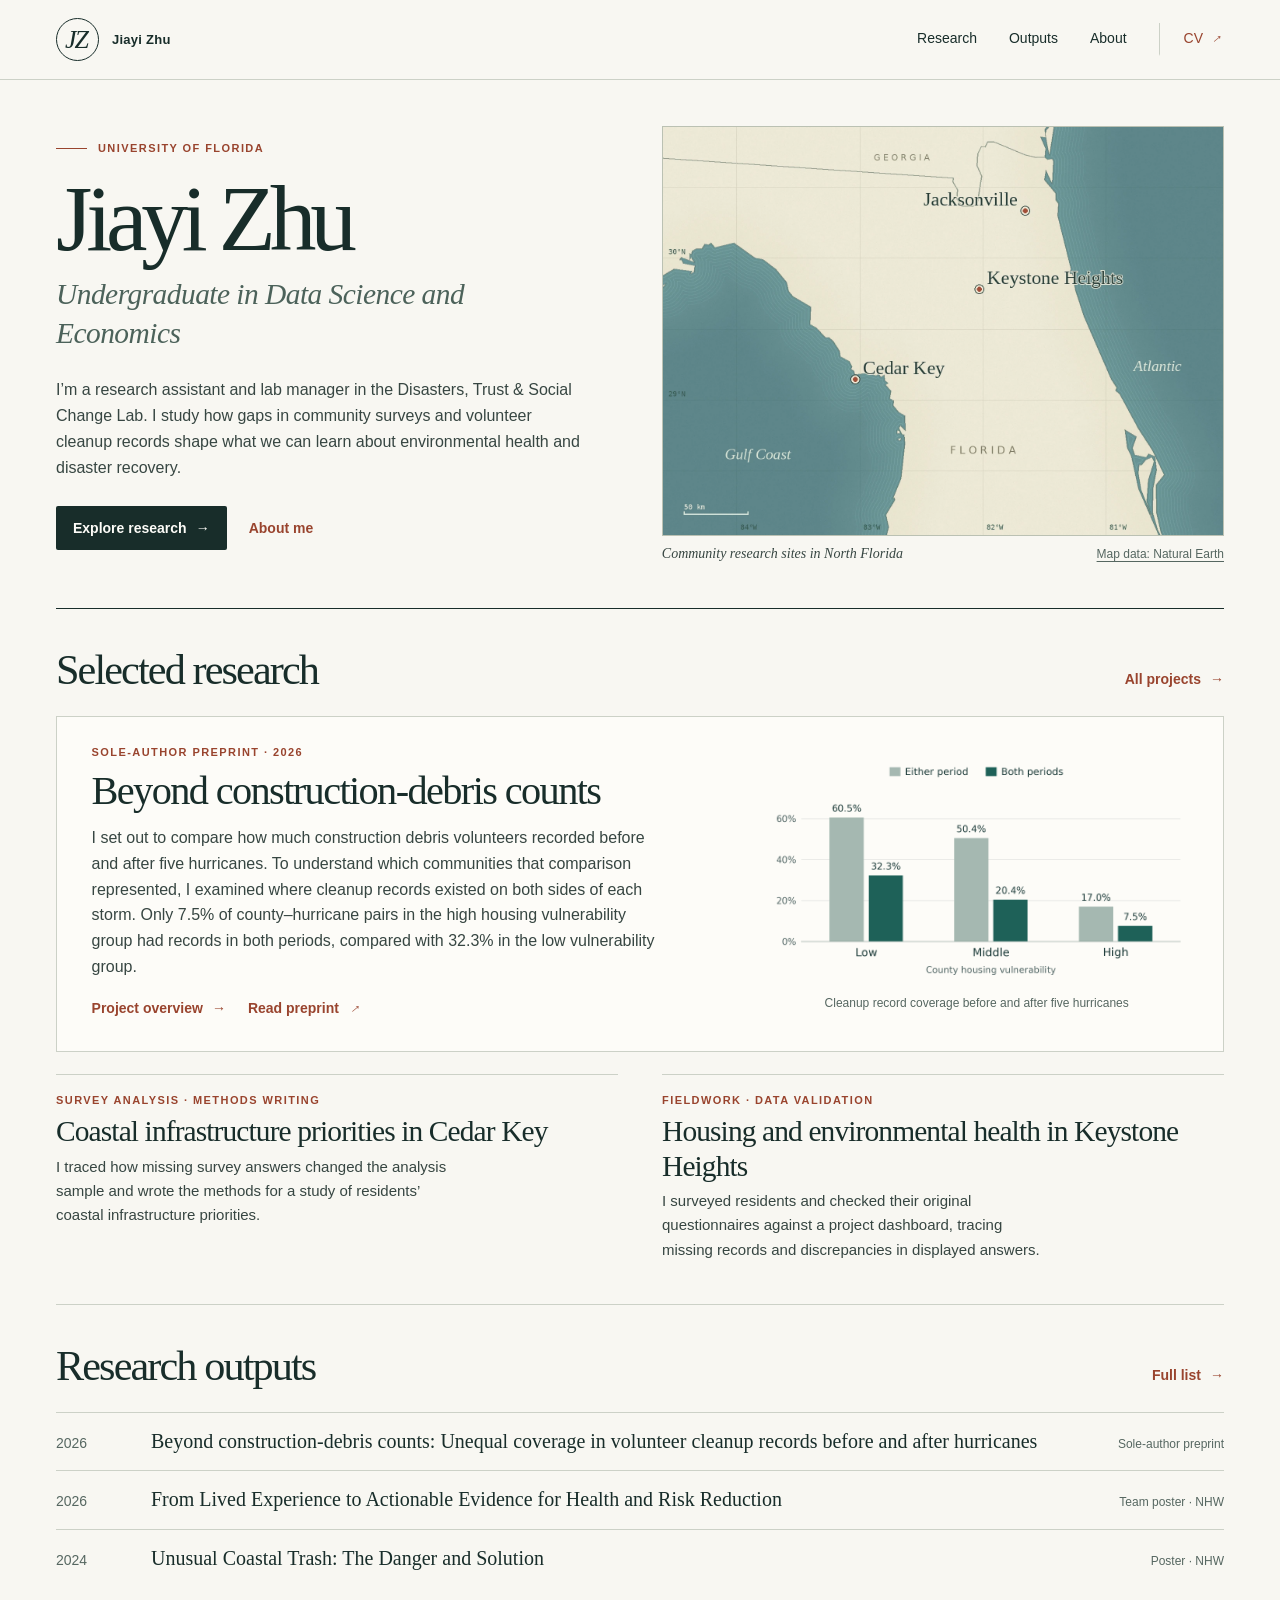
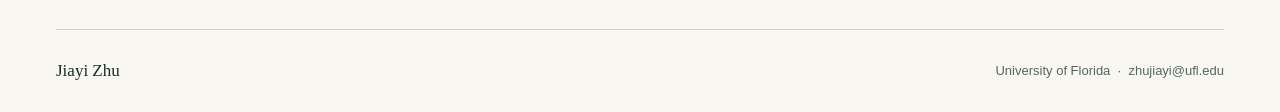
==== commit bdf023d2: "Add files via upload" ====
--- a/index.html
+++ b/index.html
@@ -11,4 +11,4 @@
 <figure class="plate mobile-study-map"><img class="hero-image" src="assets/coast.webp" width="1440" height="1050" loading="lazy" alt="Map of north Florida locating Cedar Key on the Gulf Coast, Keystone Heights inland, and Jacksonville near the Atlantic."><figcaption><span class="cap">Community research sites in North Florida</span><a href="https://www.naturalearthdata.com/downloads/10m-cultural-vectors/10m-admin-1-states-provinces/">Map data: Natural Earth</a></figcaption></figure>
 <div class="mini-grid"><article class="mini"><div class="kicker">Survey analysis · Methods writing</div><h3><a class="title-link" href="research/cedar-key.html">Coastal infrastructure priorities in Cedar Key</a></h3><p>I traced how missing survey answers changed the analysis sample and wrote the methods for a study of residents’ coastal infrastructure priorities.</p></article><article class="mini"><div class="kicker">Fieldwork · Data validation</div><h3><a class="title-link" href="research/keystone-heights.html">Housing and environmental health in Keystone Heights</a></h3><p>I surveyed residents and checked their original questionnaires against a project dashboard, tracing missing records and discrepancies in displayed answers.</p></article></div></section>
 <section class="block"><div class="section-title"><h2>Research outputs</h2><a class="text-link" href="outputs.html">Full list<span class="arrow" aria-hidden="true">→</span></a></div>
-<div class="pubrow"><div class="year">2026</div><a class="pubname" href="https://www.researchgate.net/publication/418260708_Beyond_construction-debris_counts_Unequal_coverage_in_volunteer_cleanup_records_before_and_after_hurricanes">Beyond construction-debris counts: Unequal coverage in volunteer cleanup records before and after hurricanes</a><span class="pub-type">Sole-author preprint</span></div><div class="pubrow"><div class="year">2026</div><a class="pubname" href="outputs.html#nhw-2026">Community-Centered Environmental Health Research in Jacksonville’s Health Zone 1</a><span class="pub-type">Team poster · NHW</span></div><div class="pubrow"><div class="year">2024</div><a class="pubname" href="assets/nhw-2024-coastal-trash.pdf">Unusual Coastal Trash: The Danger and Solution</a><span class="pub-type">Poster · NHW</span></div></section></main><footer><div class="wrap"><strong>Jiayi Zhu</strong><span>University of Florida &nbsp;·&nbsp; <a href="mailto:zhujiayi@ufl.edu">zhujiayi@ufl.edu</a></span></div></footer></body></html>+<div class="pubrow"><div class="year">2026</div><a class="pubname" href="https://www.researchgate.net/publication/418260708_Beyond_construction-debris_counts_Unequal_coverage_in_volunteer_cleanup_records_before_and_after_hurricanes">Beyond construction-debris counts: Unequal coverage in volunteer cleanup records before and after hurricanes</a><span class="pub-type">Sole-author preprint</span></div><div class="pubrow"><div class="year">2026</div><a class="pubname" href="outputs.html#nhw-2026">From Lived Experience to Actionable Evidence for Health and Risk Reduction</a><span class="pub-type">Team poster · NHW</span></div><div class="pubrow"><div class="year">2024</div><a class="pubname" href="assets/nhw-2024-coastal-trash.pdf">Unusual Coastal Trash: The Danger and Solution</a><span class="pub-type">Poster · NHW</span></div></section></main><footer><div class="wrap"><strong>Jiayi Zhu</strong><span>University of Florida &nbsp;·&nbsp; <a href="mailto:zhujiayi@ufl.edu">zhujiayi@ufl.edu</a></span></div></footer></body></html>
--- a/assets/site.css
+++ b/assets/site.css
@@ -0,0 +1,87 @@
+:root {
+  --paper:#f8f7f2; --white:#fdfcf8; --ink:#182d2a; --body:#374642; --muted:#566761;
+  --line:#ccd1c7; --wash:#edf0e8; --accent:#99442e; --serif:Georgia,"Times New Roman",serif;
+  --sans:"Segoe UI",Arial,Helvetica,sans-serif; --max:1232px;
+}
+* {box-sizing:border-box}
+html {scroll-padding-top:1rem}
+body {margin:0;background:var(--paper);color:var(--ink);font:16px/1.62 var(--sans);-webkit-font-smoothing:antialiased}
+a {color:inherit;text-decoration-thickness:1px;text-underline-offset:.24em}
+a:hover {color:var(--accent)}
+a:focus-visible,summary:focus-visible {outline:3px solid #bd6748;outline-offset:5px}
+.skip {position:fixed;left:10px;top:-7rem;z-index:9;background:var(--white);padding:10px 16px}.skip:focus{top:6px}
+.wrap {width:min(var(--max),calc(100% - 112px));margin-inline:auto}
+header {border-bottom:1px solid var(--line);background:var(--paper)}
+.top {min-height:79px;display:flex;align-items:center;justify-content:space-between;gap:30px}
+.brand {display:flex;align-items:center;gap:13px;text-decoration:none}
+.monogram {font:italic 26px/1 var(--serif);letter-spacing:-2px;width:43px;height:43px;border:1px solid var(--ink);border-radius:50%;display:grid;place-items:center;padding-right:3px}
+.brand-label {font-size:13px;font-weight:600;letter-spacing:.02em}
+nav {display:flex;align-items:center;gap:32px}nav a {font-size:14px;text-decoration:none;line-height:2.2;border-bottom:2px solid transparent}
+nav a[aria-current="page"] {border-color:var(--accent);font-weight:650}
+nav .cv-link {border-left:1px solid var(--line);padding-left:24px;color:var(--accent)}
+.arrow {display:inline-block;font-family:Arial,sans-serif;margin-left:.22em;font-weight:400}
+.hero {display:grid;grid-template-columns: minmax(0,1fr) minmax(0,1.05fr);gap:clamp(36px,5.5vw,86px);align-items:center;padding-block:46px 44px;border-bottom:1px solid var(--ink)}
+.eyebrow,.kicker {font:650 11px/1.5 var(--sans);letter-spacing:.13em;text-transform:uppercase;color:var(--accent)}
+.hero .eyebrow {display:flex;align-items:center;gap:11px}
+.hero .eyebrow::before {content:"";width:31px;height:1px;background:var(--accent)}
+h1,h2,h3,p,figure {margin:0}h1,h2,h3 {font-family:var(--serif);font-weight:400}
+.hero h1 {font-size:clamp(68px,7.3vw,104px);line-height:1.04;letter-spacing:-.066em;margin:14px 0 7px}
+.field {font:italic clamp(21px,2.3vw,31px)/1.35 var(--serif);color:#4c625a;letter-spacing:-.018em}
+.hero-copy {font-size:clamp(16px,1.25vw,19px);line-height:1.62;max-width:33em;color:var(--body);margin:23px 0 25px}
+.hero-actions,.action-row {display:flex;align-items:center;gap:22px;flex-wrap:wrap}
+.btn,.text-link {display:inline-flex;align-items:center;gap:6px;font-size:14px;font-weight:600;text-decoration:none}
+.btn {border-radius:2px;background:var(--ink);color:var(--white);padding:11px 17px}
+.btn:hover {background:#365047;color:white}.text-link {color:var(--accent);padding-block:4px}.text-link:hover {text-decoration:underline}
+.plate {position:relative}
+.hero-image {width:100%;display:block;aspect-ratio:1.64;object-fit:cover;background:#d6ded0}
+figcaption {font-size:12px;color:var(--muted);line-height:1.45}
+.plate figcaption {display:flex;align-items:baseline;justify-content:space-between;gap:9px;margin-top:8px}
+.plate .cap {font-family:var(--serif);font-style:italic;font-size:14px;color:var(--body)}
+.block {padding:36px 0 42px;border-bottom:1px solid var(--line)}
+.section-title {display:flex;justify-content:space-between;align-items:baseline;gap:18px;margin-bottom:21px}
+.section-title h2,.list-title {font-size:clamp(32px,3.3vw,47px);letter-spacing:-.045em;line-height:1.18}
+.feature {display:grid;grid-template-columns:minmax(0,1.18fr) minmax(0,.82fr);align-items:center;gap:clamp(20px,5vw,65px);border:1px solid var(--line);background:var(--white);padding:clamp(20px,2.1vw,32px) clamp(20px,2.7vw,39px)}
+.feature h3 {font-size:clamp(29px,3.15vw,45px);line-height:1.1;letter-spacing:-.04em;margin:9px 0 11px}
+.title-link {text-decoration:none}.title-link:hover{text-decoration:underline;text-decoration-thickness:1px}
+.feature p,.mini p,.listing-copy,.about-text p {color:var(--body)}.feature p {max-width:36em;margin-bottom:13px}
+.fig-mini {margin:0;display:block;max-width:465px;justify-self:stretch}.fig-mini img{display:block;width:100%;height:auto}.fig-mini figcaption{text-align:center;margin-top:1px}
+.mini-grid {display:grid;grid-template-columns:1fr 1fr;gap:44px;margin-top:22px}
+.mini {border-top:1px solid var(--line);padding-top:17px}.mini h3{font-size:clamp(24px,2.3vw,33px);letter-spacing:-.03em;line-height:1.17;margin:6px 0}
+.mini p {font-size:15px;max-width:47ch}
+.pubrow {display:grid;grid-template-columns:75px minmax(0,1fr) auto;gap:20px;align-items:baseline;border-top:1px solid var(--line);padding:15px 0}
+.year {color:var(--muted);font-size:14px;font-variant-numeric:tabular-nums}.pubrow .pubname {font:20px/1.37 var(--serif);text-decoration:none}.pubrow .pubname:hover{text-decoration:underline}
+.pub-type {font-size:12px;color:var(--muted)}
+footer .wrap {display:flex;justify-content:space-between;align-items:center;padding-block:27px;gap:18px;flex-wrap:wrap;color:var(--muted);font-size:13px}
+footer strong {font-family:var(--serif);font-weight:400;font-size:17px;color:var(--ink)}footer a {text-decoration:none}
+.page-head {padding:46px 0 32px;border-bottom:1px solid var(--ink)}.page-head h1,.article-head h1 {font-size:clamp(44px,6.2vw,78px);letter-spacing:-.055em;line-height:1.06;margin:6px 0 15px}
+.deck {max-width:47em;font-size:18px;color:var(--body)}
+.indexgroup,.outputgroup {display:grid;grid-template-columns:minmax(175px,.42fr) minmax(0,1fr);gap:50px;padding:35px 0;border-bottom:1px solid var(--line)}
+.indexgroup>h2,.outputgroup>h2,.about-label {font-size:clamp(25px,3vw,38px);line-height:1.17;letter-spacing:-.035em}
+.indexitem,.output {border-bottom:1px solid var(--line);padding:20px 0}.indexitem:first-child,.output:first-child{padding-top:2px}.indexitem:last-child,.output:last-child {border:0;padding-bottom:0}
+.indexitem h3,.output h3 {font-size:clamp(24px,2.8vw,32px);line-height:1.2;letter-spacing:-.03em;margin:4px 0 6px}
+.indexitem p,.output p {max-width:61ch;font-size:16px;color:var(--body)}.indexitem a,.output h3 a {text-decoration:none}.indexitem a:hover,.output h3 a:hover{text-decoration:underline}
+.output .action-row{margin-top:9px}.thumb {margin-top:14px;display:block;max-width:278px}.thumb img {width:100%;height:auto;display:block;border:1px solid var(--line)}
+.crumb {font-size:13px;color:var(--muted);margin:24px 0 20px}.crumb a{text-decoration:none}.crumb span{margin-inline:8px}
+.article-head {max-width:1000px;padding:9px 0 30px}.article-head h1{font-size:clamp(43px,5.4vw,73px);max-width:22ch;margin:10px 0 15px}
+.article-head .deck {max-width:66ch}.article-layout {display:grid;grid-template-columns:230px minmax(0,710px);gap:clamp(40px,8vw,110px);border-top:1px solid var(--ink);padding:33px 0 48px}
+aside {font-size:14px}.meta {margin:0;display:grid;gap:17px}.meta dt{font-size:11px;font-weight:bold;text-transform:uppercase;letter-spacing:.09em;color:var(--muted)}.meta dd{margin:3px 0 0;color:var(--body)}.meta a{color:var(--accent)}
+.prose h2 {font-size:clamp(24px,2.7vw,33px);letter-spacing:-.035em;line-height:1.18;margin:27px 0 9px}.prose h2:first-child {margin-top:0}
+.prose p,.about-text p {font-size:17px;color:var(--body);line-height:1.72}
+.fullfig {margin:25px 0 32px;background:var(--white);border:1px solid var(--line);padding:clamp(14px,2vw,28px)}.fullfig img{display:block;width:min(530px,100%);height:auto;margin:auto}.fullfig figcaption{margin-top:12px}
+.related {padding:18px 0;margin-top:20px;border-top:1px solid var(--line)}.related ul{padding-left:18px;margin:5px 0}.related a{color:var(--accent)}
+.about-text p+p{margin-top:12px}.about-text .btn{margin-top:18px}
+@media(min-width:1500px){.hero{padding-block:55px}.hero h1{font-size:104px}}
+@media(max-width:940px){.wrap{width:calc(100% - 64px)}.hero{gap:32px}.hero h1{font-size:72px}.hero-copy{font-size:16px}.hero-image{aspect-ratio:1.3}.feature{gap:15px}.article-layout{grid-template-columns:180px minmax(0,1fr);gap:34px}.indexgroup,.outputgroup{gap:28px}.plate figcaption{flex-wrap:wrap;gap:2px 12px}}
+@media(max-width:700px){.wrap{width:calc(100% - 38px)}.top{min-height:64px;gap:8px}.brand{gap:8px}.monogram{width:34px;height:34px;font-size:21px}.brand-label{display:none}nav{gap:15px}nav a{font-size:13px}nav .cv-link{padding-left:11px}.hero{grid-template-columns:1fr;gap:27px;padding:32px 0 27px}.hero .eyebrow{font-size:10px}.hero h1{font-size:68px;margin:12px 0 3px}.field{font-size:24px}.hero-copy{margin:13px 0 18px;max-width:40ch}.hero-image{aspect-ratio:1.8}.plate figcaption{gap:3px 9px}.section-title{align-items:center;margin-bottom:16px}.section-title h2{font-size:32px}.section-title .text-link{font-size:12px}.feature{grid-template-columns:1fr;padding:20px;gap:12px}.fig-mini{max-width:360px;width:100%;justify-self:center}.feature h3{font-size:32px}.mini-grid{grid-template-columns:1fr;gap:18px}.mini h3{font-size:26px}.block{padding-block:27px}.pubrow{grid-template-columns:42px 1fr;gap:2px 10px;padding-block:13px}.pub-type{grid-column:2}.pubrow .pubname{font-size:19px}.indexgroup,.outputgroup{grid-template-columns:1fr;gap:16px;padding:26px 0}.indexgroup>h2,.outputgroup>h2{font-size:26px}.indexitem h3,.output h3{font-size:24px}.page-head{padding:30px 0 24px}.page-head h1{font-size:50px}.deck{font-size:16px}.article-layout{grid-template-columns:1fr;gap:25px;padding-top:19px}.meta{display:flex;flex-wrap:wrap;gap:12px 25px}.meta dd{max-width:40ch}.article-head{padding:2px 0 23px}.prose p,.about-text p{font-size:16px}.pubrow .text-link{font-size:13px}}
+@media(max-width:355px){nav{gap:10px}.wrap{width:calc(100% - 28px)}.section-title{flex-wrap:wrap;gap:5px}}
+@media print{header,footer,.skip,.hero-actions{display:none}.wrap{width:100%}body{background:white;color:black}.article-layout,.indexgroup,.outputgroup{display:block}}
+.hero-image{height:auto;aspect-ratio:1440/1050;object-fit:contain;border:1px solid #bbc1b3}
+.post-photo{max-width:255px;margin:24px 0}.post-photo img{display:block;width:100%;height:auto}.post-photo figcaption{margin-top:7px}
+@media(min-width:1000px){.plate{max-width:565px;width:100%;justify-self:end}}
+@media(max-width:700px){.hero-image{aspect-ratio:1440/1050}.plate{width:100%;max-width:540px}}
+
+.arrow.ext{transform:rotate(-40deg)}
+nav a[aria-current="location"]{border-color:var(--accent)}
+
+.mobile-study-map {display:none}
+@media(max-width:700px){.hero .plate {display:none}.mobile-study-map {display:block;margin:22px auto 0}}
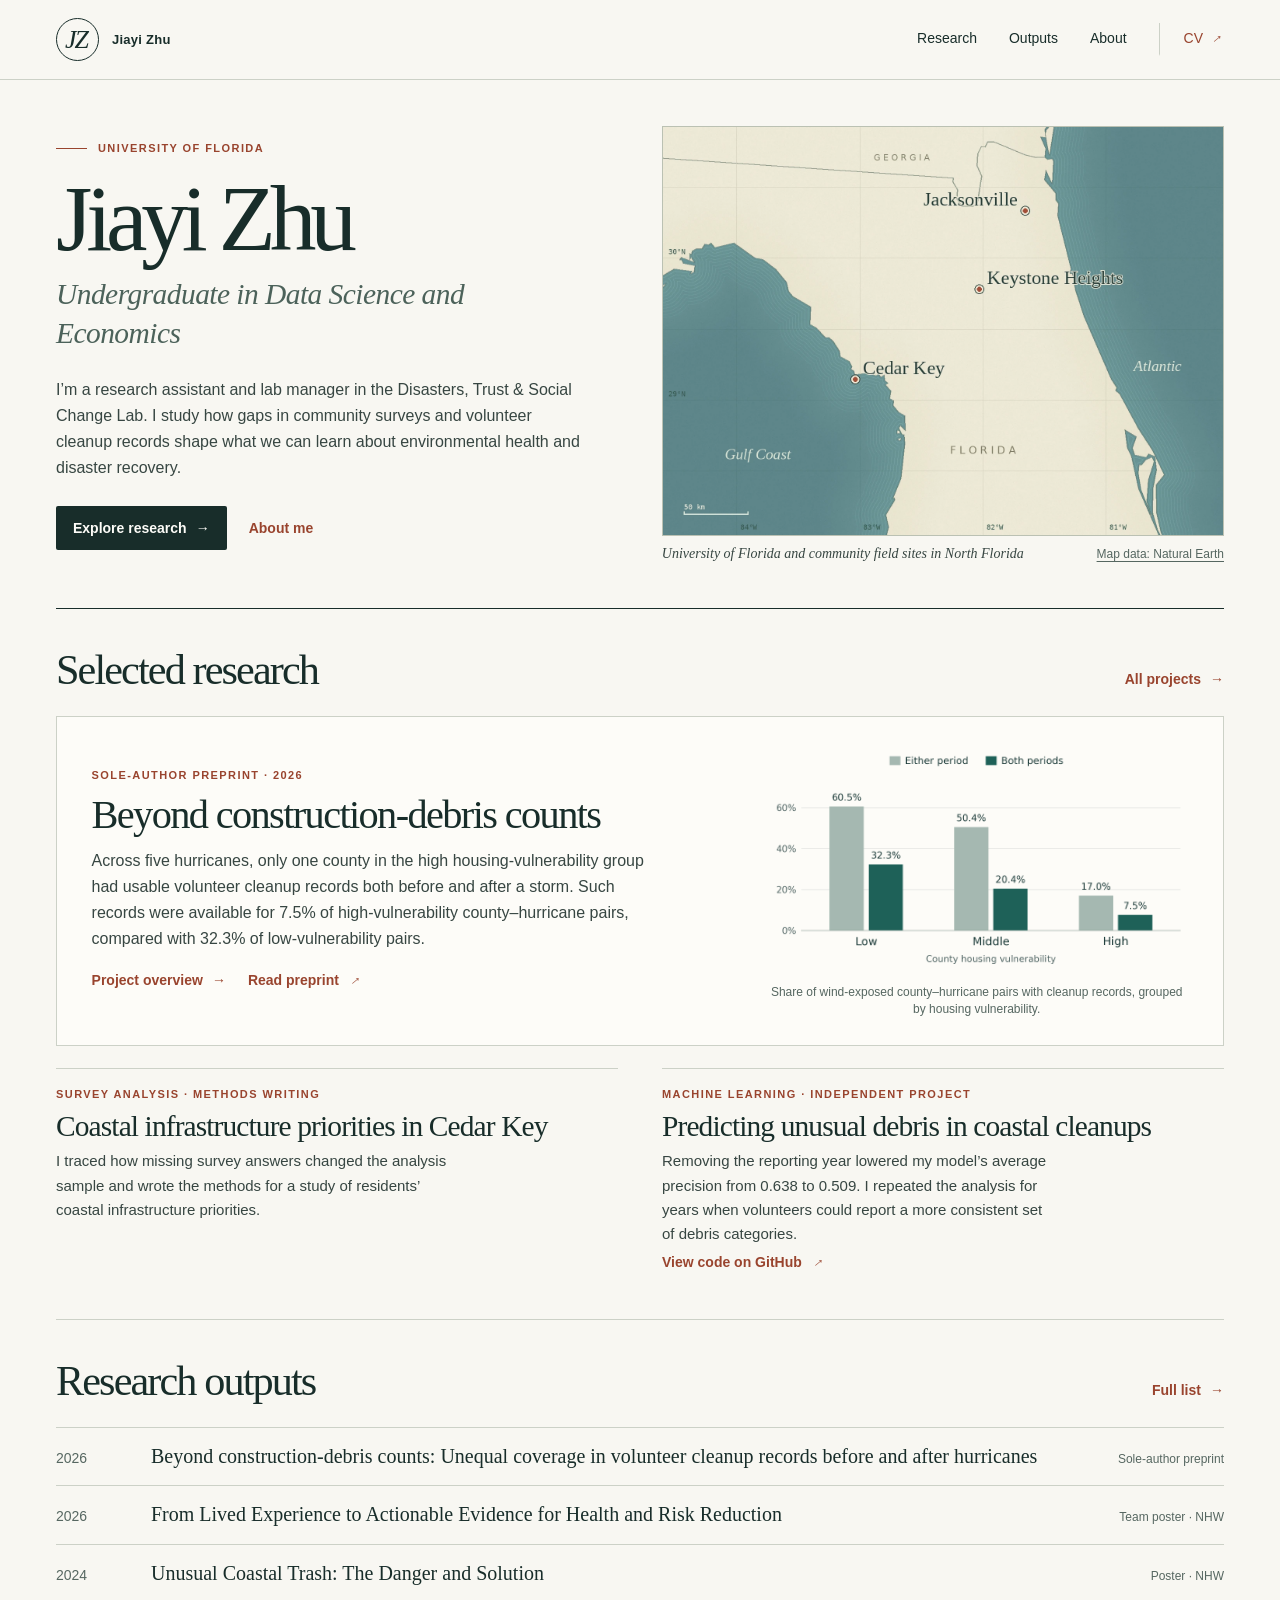
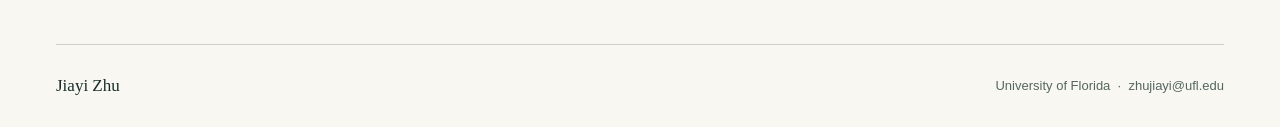
==== commit 47efcd3d: "Add files via upload" ====
--- a/index.html
+++ b/index.html
@@ -6,9 +6,9 @@
 <main id="main" class="wrap"><section class="hero" aria-labelledby="name"><div><div class="eyebrow">University of Florida</div><h1 id="name">Jiayi Zhu</h1><div class="field">Undergraduate in Data Science and Economics</div>
 <p class="hero-copy">I’m a research assistant and lab manager in the Disasters, Trust &amp; Social Change Lab. I study how gaps in community surveys and volunteer cleanup records shape what we can learn about environmental health and disaster recovery.</p>
 <div class="hero-actions"><a class="btn" href="research.html">Explore research<span class="arrow" aria-hidden="true">→</span></a><a class="text-link" href="about.html">About me</a></div></div>
-<figure class="plate"><img class="hero-image" src="assets/coast.webp" width="1440" height="1050" fetchpriority="high" alt="Map of north Florida locating Cedar Key on the Gulf Coast, Keystone Heights inland, and Jacksonville near the Atlantic."><figcaption><span class="cap">Community research sites in North Florida</span><a href="https://www.naturalearthdata.com/downloads/10m-cultural-vectors/10m-admin-1-states-provinces/">Map data: Natural Earth</a></figcaption></figure></section><section class="block"><div class="section-title"><h2>Selected research</h2><a class="text-link" href="research.html">All projects<span class="arrow" aria-hidden="true">→</span></a></div>
-<article class="feature"><div><div class="kicker">Sole-author preprint · 2026</div><h3><a class="title-link" href="research/construction-debris.html">Beyond construction-debris counts</a></h3><p>I set out to compare how much construction debris volunteers recorded before and after five hurricanes. To understand which communities that comparison represented, I examined where cleanup records existed on both sides of each storm. Only 7.5% of county–hurricane pairs in the high housing vulnerability group had records in both periods, compared with 32.3% in the low vulnerability group.</p><div class="action-row"><a class="text-link" href="research/construction-debris.html">Project overview<span class="arrow" aria-hidden="true">→</span></a><a class="text-link" href="https://www.researchgate.net/publication/418260708_Beyond_construction-debris_counts_Unequal_coverage_in_volunteer_cleanup_records_before_and_after_hurricanes">Read preprint<span class="arrow ext" aria-hidden="true">→</span></a></div></div><figure class="fig-mini"><img src="assets/cleanup-coverage.png" alt="With records in either period and in both periods, respectively: low housing vulnerability, 60.5% and 32.3%. Middle, 50.4% and 20.4%. High, 17.0% and 7.5%." width="1872" height="1056"><figcaption>Cleanup record coverage before and after five hurricanes</figcaption></figure></article>
-<figure class="plate mobile-study-map"><img class="hero-image" src="assets/coast.webp" width="1440" height="1050" loading="lazy" alt="Map of north Florida locating Cedar Key on the Gulf Coast, Keystone Heights inland, and Jacksonville near the Atlantic."><figcaption><span class="cap">Community research sites in North Florida</span><a href="https://www.naturalearthdata.com/downloads/10m-cultural-vectors/10m-admin-1-states-provinces/">Map data: Natural Earth</a></figcaption></figure>
-<div class="mini-grid"><article class="mini"><div class="kicker">Survey analysis · Methods writing</div><h3><a class="title-link" href="research/cedar-key.html">Coastal infrastructure priorities in Cedar Key</a></h3><p>I traced how missing survey answers changed the analysis sample and wrote the methods for a study of residents’ coastal infrastructure priorities.</p></article><article class="mini"><div class="kicker">Fieldwork · Data validation</div><h3><a class="title-link" href="research/keystone-heights.html">Housing and environmental health in Keystone Heights</a></h3><p>I surveyed residents and checked their original questionnaires against a project dashboard, tracing missing records and discrepancies in displayed answers.</p></article></div></section>
+<figure class="plate"><img class="hero-image" src="assets/coast.webp" width="1440" height="1050" fetchpriority="high" alt="Map of North Florida. An open circle marks the University of Florida in Gainesville. Filled circles mark the community field sites in Cedar Key, Keystone Heights, and Jacksonville."><figcaption><span class="cap">University of Florida and community field sites in North Florida</span><a href="https://www.naturalearthdata.com/downloads/10m-cultural-vectors/10m-admin-1-states-provinces/">Map data: Natural Earth</a></figcaption></figure></section><section class="block"><div class="section-title"><h2>Selected research</h2><a class="text-link" href="research.html">All projects<span class="arrow" aria-hidden="true">→</span></a></div>
+<article class="feature"><div><div class="kicker">Sole-author preprint · 2026</div><h3><a class="title-link" href="research/construction-debris.html">Beyond construction-debris counts</a></h3><p>Across five hurricanes, only one county in the high housing-vulnerability group had usable volunteer cleanup records both before and after a storm. Such records were available for 7.5% of high-vulnerability county–hurricane pairs, compared with 32.3% of low-vulnerability pairs.</p><div class="action-row"><a class="text-link" href="research/construction-debris.html">Project overview<span class="arrow" aria-hidden="true">→</span></a><a class="text-link" href="https://www.researchgate.net/publication/418260708_Beyond_construction-debris_counts_Unequal_coverage_in_volunteer_cleanup_records_before_and_after_hurricanes">Read preprint<span class="arrow ext" aria-hidden="true">→</span></a></div></div><figure class="fig-mini"><img src="assets/cleanup-coverage.png" alt="Percentage of wind-exposed county–hurricane pairs with a cleanup record before or after the storm, followed by the percentage with usable debris counts in both periods. Low vulnerability: 60.5% and 32.3%. Middle: 50.4% and 20.4%. High: 17.0% and 7.5%." width="1440" height="1008"><figcaption>Share of wind-exposed county–hurricane pairs with cleanup records, grouped by housing vulnerability.</figcaption></figure></article>
+<figure class="plate mobile-study-map"><img class="hero-image" src="assets/coast.webp" width="1440" height="1050" loading="lazy" alt="Map of North Florida. An open circle marks the University of Florida in Gainesville. Filled circles mark the community field sites in Cedar Key, Keystone Heights, and Jacksonville."><figcaption><span class="cap">University of Florida and community field sites in North Florida</span><a href="https://www.naturalearthdata.com/downloads/10m-cultural-vectors/10m-admin-1-states-provinces/">Map data: Natural Earth</a></figcaption></figure>
+<div class="mini-grid"><article class="mini"><div class="kicker">Survey analysis · Methods writing</div><h3><a class="title-link" href="research/cedar-key.html">Coastal infrastructure priorities in Cedar Key</a></h3><p>I traced how missing survey answers changed the analysis sample and wrote the methods for a study of residents’ coastal infrastructure priorities.</p></article><article class="mini"><div class="kicker">Machine learning · Independent project</div><h3><a class="title-link" href="research/unusual-debris-modeling.html">Predicting unusual debris in coastal cleanups</a></h3><p>Removing the reporting year lowered my model’s average precision from 0.638 to 0.509. I repeated the analysis for years when volunteers could report a more consistent set of debris categories.</p><a class="text-link" href="https://github.com/JYZ4396/unusual-coastal-trash-ml">View code on GitHub<span class="arrow ext" aria-hidden="true">→</span></a></article></div></section>
 <section class="block"><div class="section-title"><h2>Research outputs</h2><a class="text-link" href="outputs.html">Full list<span class="arrow" aria-hidden="true">→</span></a></div>
 <div class="pubrow"><div class="year">2026</div><a class="pubname" href="https://www.researchgate.net/publication/418260708_Beyond_construction-debris_counts_Unequal_coverage_in_volunteer_cleanup_records_before_and_after_hurricanes">Beyond construction-debris counts: Unequal coverage in volunteer cleanup records before and after hurricanes</a><span class="pub-type">Sole-author preprint</span></div><div class="pubrow"><div class="year">2026</div><a class="pubname" href="outputs.html#nhw-2026">From Lived Experience to Actionable Evidence for Health and Risk Reduction</a><span class="pub-type">Team poster · NHW</span></div><div class="pubrow"><div class="year">2024</div><a class="pubname" href="assets/nhw-2024-coastal-trash.pdf">Unusual Coastal Trash: The Danger and Solution</a><span class="pub-type">Poster · NHW</span></div></section></main><footer><div class="wrap"><strong>Jiayi Zhu</strong><span>University of Florida &nbsp;·&nbsp; <a href="mailto:zhujiayi@ufl.edu">zhujiayi@ufl.edu</a></span></div></footer></body></html>
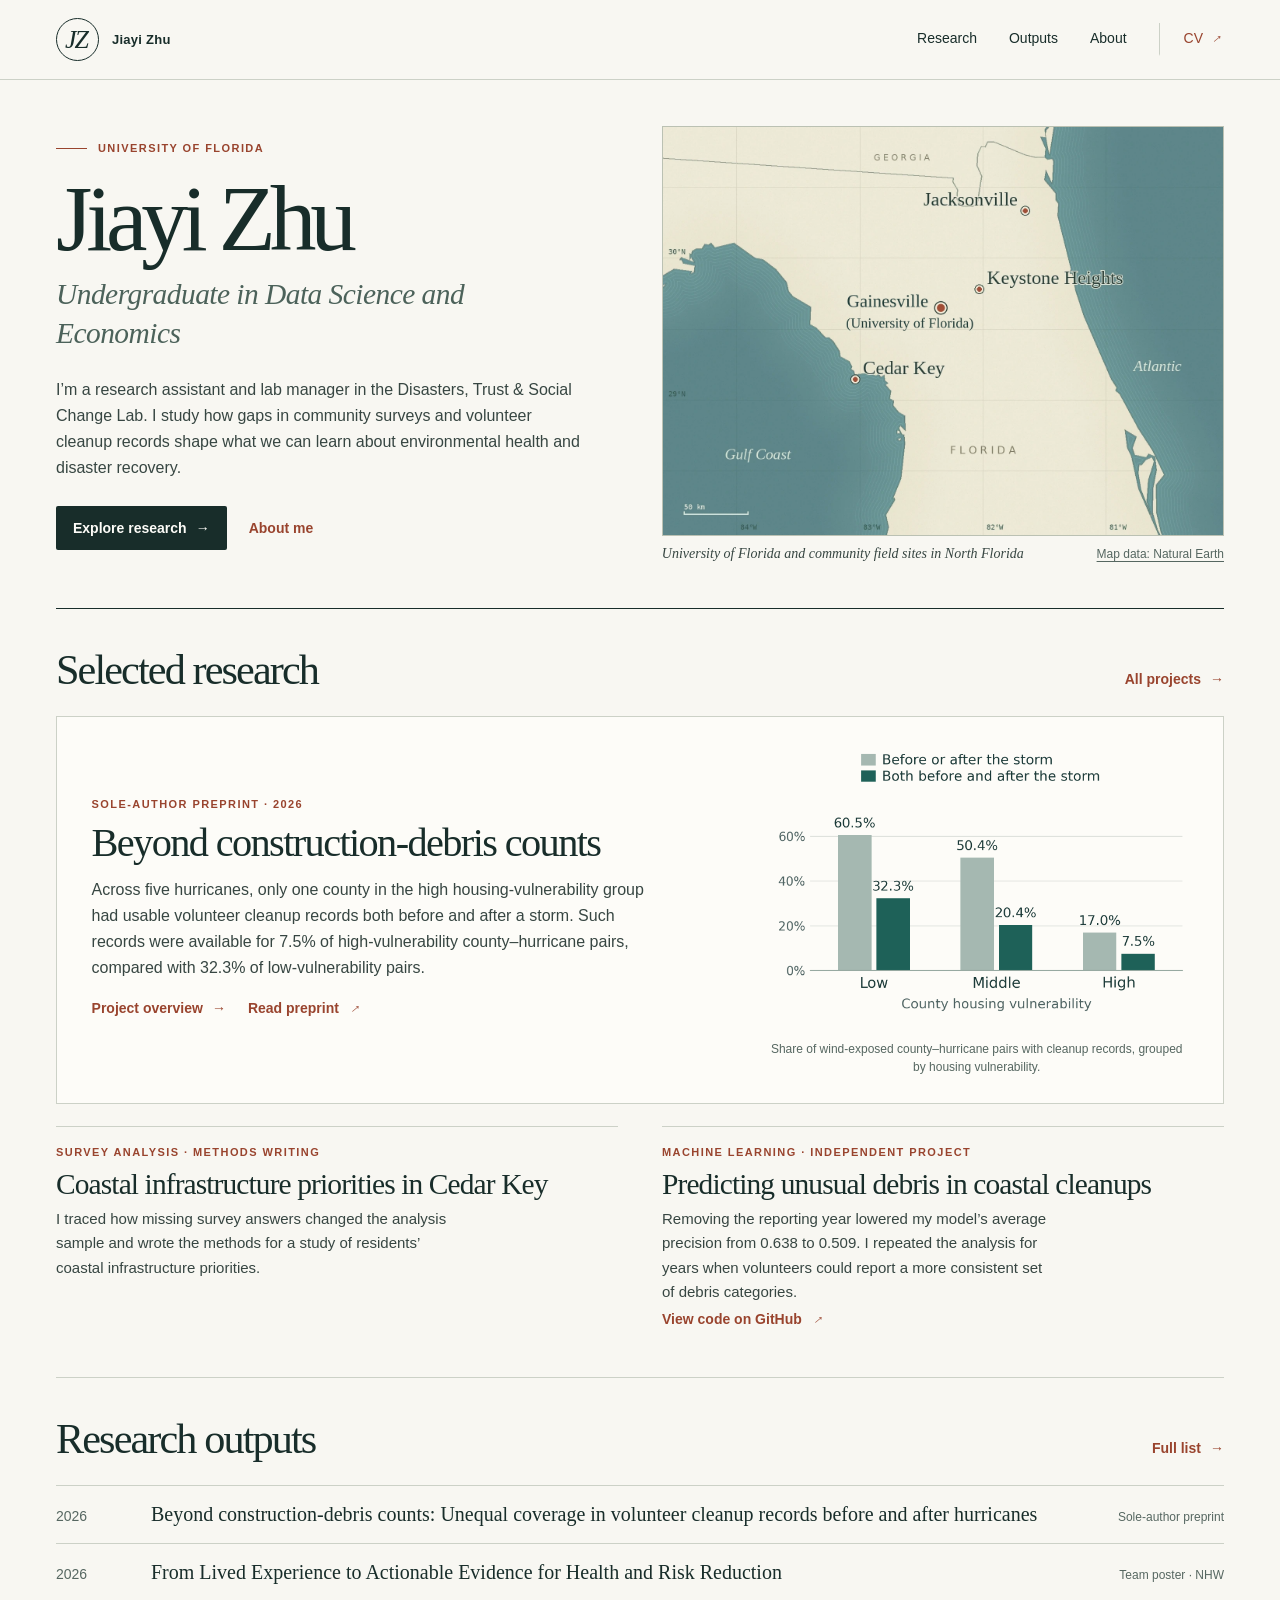
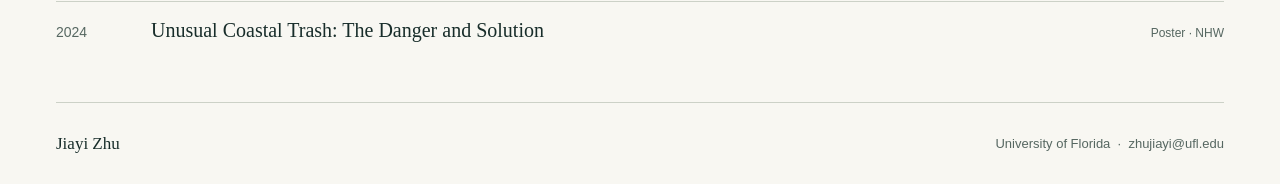
==== commit 2b748dfe: "Add files via upload" ====
--- a/index.html
+++ b/index.html
@@ -6,9 +6,9 @@
 <main id="main" class="wrap"><section class="hero" aria-labelledby="name"><div><div class="eyebrow">University of Florida</div><h1 id="name">Jiayi Zhu</h1><div class="field">Undergraduate in Data Science and Economics</div>
 <p class="hero-copy">I’m a research assistant and lab manager in the Disasters, Trust &amp; Social Change Lab. I study how gaps in community surveys and volunteer cleanup records shape what we can learn about environmental health and disaster recovery.</p>
 <div class="hero-actions"><a class="btn" href="research.html">Explore research<span class="arrow" aria-hidden="true">→</span></a><a class="text-link" href="about.html">About me</a></div></div>
-<figure class="plate"><img class="hero-image" src="assets/coast.webp" width="1440" height="1050" fetchpriority="high" alt="Map of North Florida. An open circle marks the University of Florida in Gainesville. Filled circles mark the community field sites in Cedar Key, Keystone Heights, and Jacksonville."><figcaption><span class="cap">University of Florida and community field sites in North Florida</span><a href="https://www.naturalearthdata.com/downloads/10m-cultural-vectors/10m-admin-1-states-provinces/">Map data: Natural Earth</a></figcaption></figure></section><section class="block"><div class="section-title"><h2>Selected research</h2><a class="text-link" href="research.html">All projects<span class="arrow" aria-hidden="true">→</span></a></div>
+<figure class="plate"><img class="hero-image" src="assets/coast.webp?v=uf-red" width="1440" height="1050" fetchpriority="high" alt="Map of North Florida. The red dot with an outer ring marks the University of Florida in Gainesville. The other red dots mark the community field sites in Cedar Key, Keystone Heights, and Jacksonville."><figcaption><span class="cap">University of Florida and community field sites in North Florida</span><a href="https://www.naturalearthdata.com/downloads/10m-cultural-vectors/10m-admin-1-states-provinces/">Map data: Natural Earth</a></figcaption></figure></section><section class="block"><div class="section-title"><h2>Selected research</h2><a class="text-link" href="research.html">All projects<span class="arrow" aria-hidden="true">→</span></a></div>
 <article class="feature"><div><div class="kicker">Sole-author preprint · 2026</div><h3><a class="title-link" href="research/construction-debris.html">Beyond construction-debris counts</a></h3><p>Across five hurricanes, only one county in the high housing-vulnerability group had usable volunteer cleanup records both before and after a storm. Such records were available for 7.5% of high-vulnerability county–hurricane pairs, compared with 32.3% of low-vulnerability pairs.</p><div class="action-row"><a class="text-link" href="research/construction-debris.html">Project overview<span class="arrow" aria-hidden="true">→</span></a><a class="text-link" href="https://www.researchgate.net/publication/418260708_Beyond_construction-debris_counts_Unequal_coverage_in_volunteer_cleanup_records_before_and_after_hurricanes">Read preprint<span class="arrow ext" aria-hidden="true">→</span></a></div></div><figure class="fig-mini"><img src="assets/cleanup-coverage.png" alt="Percentage of wind-exposed county–hurricane pairs with a cleanup record before or after the storm, followed by the percentage with usable debris counts in both periods. Low vulnerability: 60.5% and 32.3%. Middle: 50.4% and 20.4%. High: 17.0% and 7.5%." width="1440" height="1008"><figcaption>Share of wind-exposed county–hurricane pairs with cleanup records, grouped by housing vulnerability.</figcaption></figure></article>
-<figure class="plate mobile-study-map"><img class="hero-image" src="assets/coast.webp" width="1440" height="1050" loading="lazy" alt="Map of North Florida. An open circle marks the University of Florida in Gainesville. Filled circles mark the community field sites in Cedar Key, Keystone Heights, and Jacksonville."><figcaption><span class="cap">University of Florida and community field sites in North Florida</span><a href="https://www.naturalearthdata.com/downloads/10m-cultural-vectors/10m-admin-1-states-provinces/">Map data: Natural Earth</a></figcaption></figure>
+<figure class="plate mobile-study-map"><img class="hero-image" src="assets/coast.webp?v=uf-red" width="1440" height="1050" loading="lazy" alt="Map of North Florida. The red dot with an outer ring marks the University of Florida in Gainesville. The other red dots mark the community field sites in Cedar Key, Keystone Heights, and Jacksonville."><figcaption><span class="cap">University of Florida and community field sites in North Florida</span><a href="https://www.naturalearthdata.com/downloads/10m-cultural-vectors/10m-admin-1-states-provinces/">Map data: Natural Earth</a></figcaption></figure>
 <div class="mini-grid"><article class="mini"><div class="kicker">Survey analysis · Methods writing</div><h3><a class="title-link" href="research/cedar-key.html">Coastal infrastructure priorities in Cedar Key</a></h3><p>I traced how missing survey answers changed the analysis sample and wrote the methods for a study of residents’ coastal infrastructure priorities.</p></article><article class="mini"><div class="kicker">Machine learning · Independent project</div><h3><a class="title-link" href="research/unusual-debris-modeling.html">Predicting unusual debris in coastal cleanups</a></h3><p>Removing the reporting year lowered my model’s average precision from 0.638 to 0.509. I repeated the analysis for years when volunteers could report a more consistent set of debris categories.</p><a class="text-link" href="https://github.com/JYZ4396/unusual-coastal-trash-ml">View code on GitHub<span class="arrow ext" aria-hidden="true">→</span></a></article></div></section>
 <section class="block"><div class="section-title"><h2>Research outputs</h2><a class="text-link" href="outputs.html">Full list<span class="arrow" aria-hidden="true">→</span></a></div>
 <div class="pubrow"><div class="year">2026</div><a class="pubname" href="https://www.researchgate.net/publication/418260708_Beyond_construction-debris_counts_Unequal_coverage_in_volunteer_cleanup_records_before_and_after_hurricanes">Beyond construction-debris counts: Unequal coverage in volunteer cleanup records before and after hurricanes</a><span class="pub-type">Sole-author preprint</span></div><div class="pubrow"><div class="year">2026</div><a class="pubname" href="outputs.html#nhw-2026">From Lived Experience to Actionable Evidence for Health and Risk Reduction</a><span class="pub-type">Team poster · NHW</span></div><div class="pubrow"><div class="year">2024</div><a class="pubname" href="assets/nhw-2024-coastal-trash.pdf">Unusual Coastal Trash: The Danger and Solution</a><span class="pub-type">Poster · NHW</span></div></section></main><footer><div class="wrap"><strong>Jiayi Zhu</strong><span>University of Florida &nbsp;·&nbsp; <a href="mailto:zhujiayi@ufl.edu">zhujiayi@ufl.edu</a></span></div></footer></body></html>
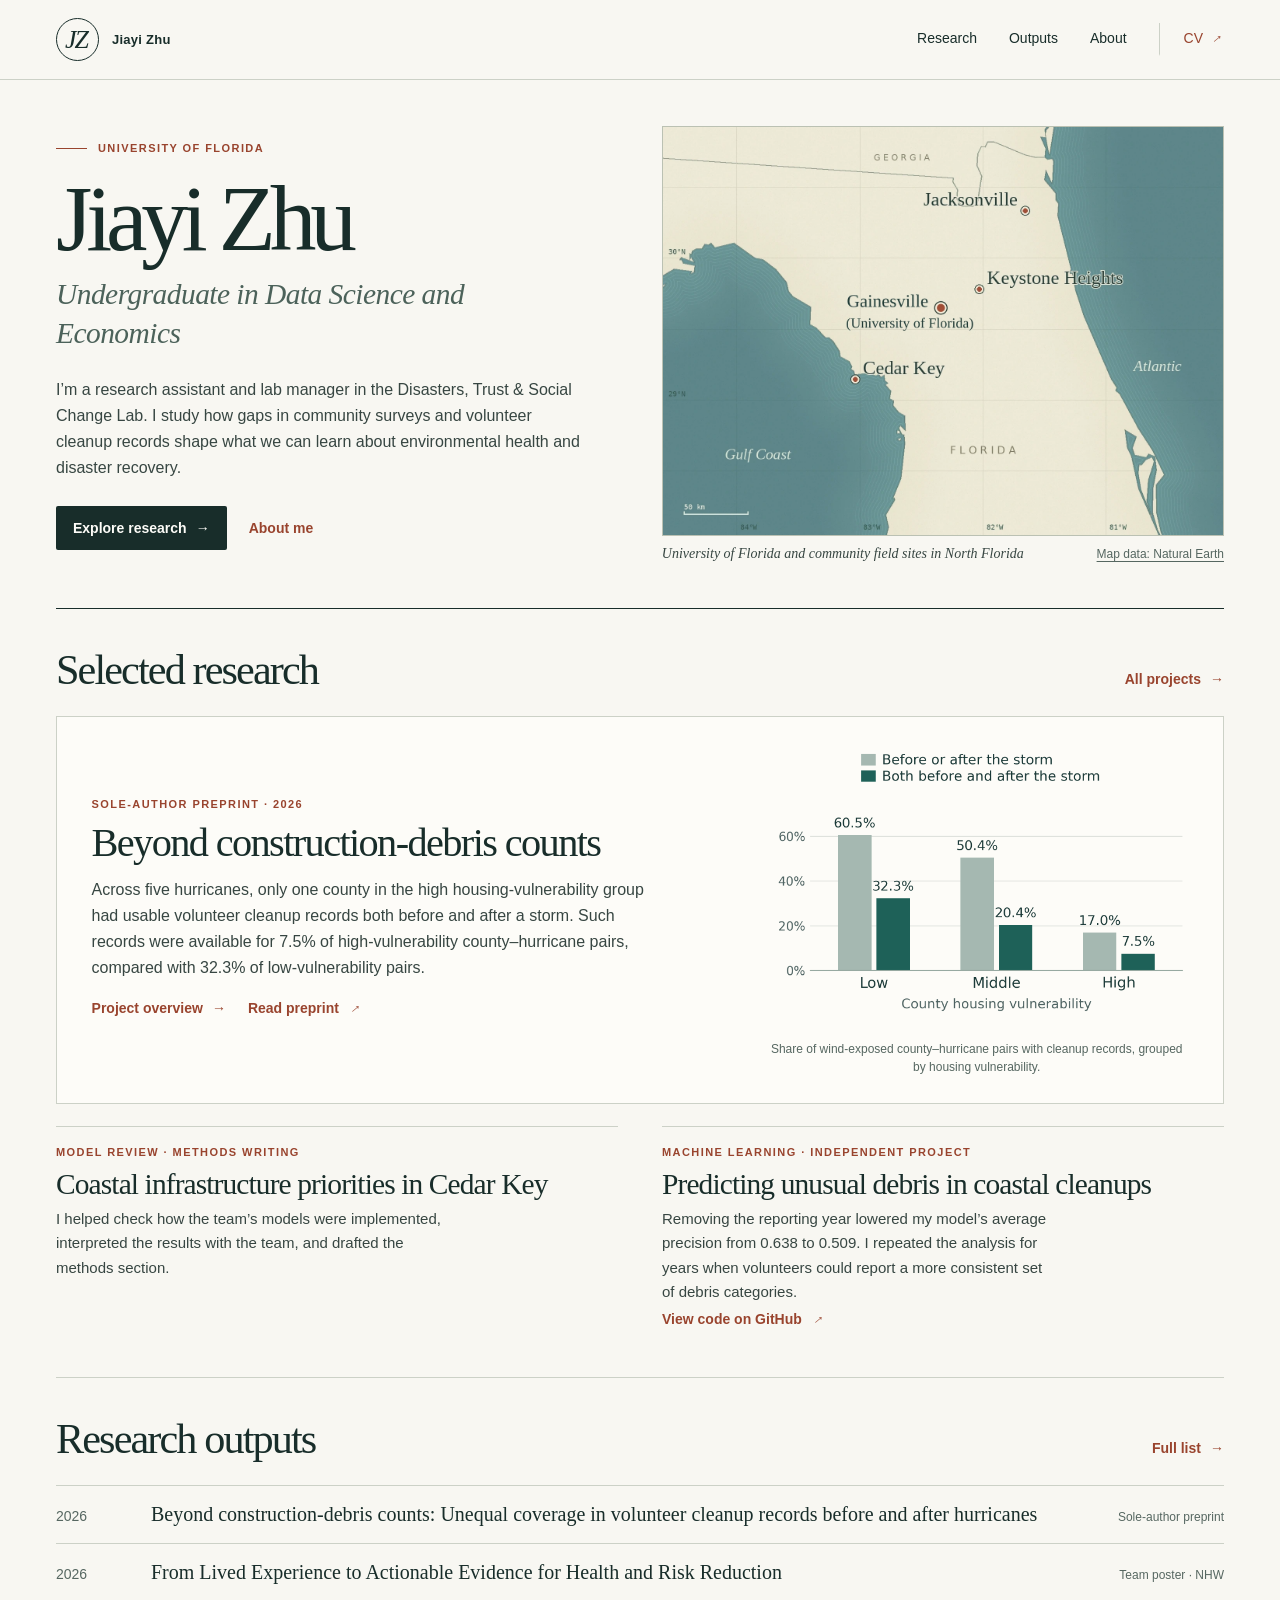
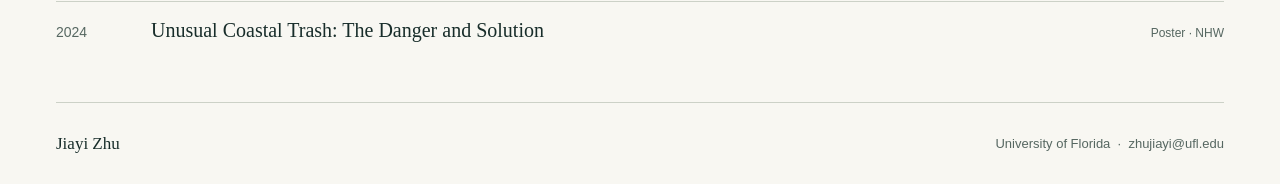
==== commit 193a8e5a: "Add files via upload" ====
--- a/index.html
+++ b/index.html
@@ -9,6 +9,6 @@
 <figure class="plate"><img class="hero-image" src="assets/coast.webp?v=uf-red" width="1440" height="1050" fetchpriority="high" alt="Map of North Florida. The red dot with an outer ring marks the University of Florida in Gainesville. The other red dots mark the community field sites in Cedar Key, Keystone Heights, and Jacksonville."><figcaption><span class="cap">University of Florida and community field sites in North Florida</span><a href="https://www.naturalearthdata.com/downloads/10m-cultural-vectors/10m-admin-1-states-provinces/">Map data: Natural Earth</a></figcaption></figure></section><section class="block"><div class="section-title"><h2>Selected research</h2><a class="text-link" href="research.html">All projects<span class="arrow" aria-hidden="true">→</span></a></div>
 <article class="feature"><div><div class="kicker">Sole-author preprint · 2026</div><h3><a class="title-link" href="research/construction-debris.html">Beyond construction-debris counts</a></h3><p>Across five hurricanes, only one county in the high housing-vulnerability group had usable volunteer cleanup records both before and after a storm. Such records were available for 7.5% of high-vulnerability county–hurricane pairs, compared with 32.3% of low-vulnerability pairs.</p><div class="action-row"><a class="text-link" href="research/construction-debris.html">Project overview<span class="arrow" aria-hidden="true">→</span></a><a class="text-link" href="https://www.researchgate.net/publication/418260708_Beyond_construction-debris_counts_Unequal_coverage_in_volunteer_cleanup_records_before_and_after_hurricanes">Read preprint<span class="arrow ext" aria-hidden="true">→</span></a></div></div><figure class="fig-mini"><img src="assets/cleanup-coverage.png" alt="Percentage of wind-exposed county–hurricane pairs with a cleanup record before or after the storm, followed by the percentage with usable debris counts in both periods. Low vulnerability: 60.5% and 32.3%. Middle: 50.4% and 20.4%. High: 17.0% and 7.5%." width="1440" height="1008"><figcaption>Share of wind-exposed county–hurricane pairs with cleanup records, grouped by housing vulnerability.</figcaption></figure></article>
 <figure class="plate mobile-study-map"><img class="hero-image" src="assets/coast.webp?v=uf-red" width="1440" height="1050" loading="lazy" alt="Map of North Florida. The red dot with an outer ring marks the University of Florida in Gainesville. The other red dots mark the community field sites in Cedar Key, Keystone Heights, and Jacksonville."><figcaption><span class="cap">University of Florida and community field sites in North Florida</span><a href="https://www.naturalearthdata.com/downloads/10m-cultural-vectors/10m-admin-1-states-provinces/">Map data: Natural Earth</a></figcaption></figure>
-<div class="mini-grid"><article class="mini"><div class="kicker">Survey analysis · Methods writing</div><h3><a class="title-link" href="research/cedar-key.html">Coastal infrastructure priorities in Cedar Key</a></h3><p>I traced how missing survey answers changed the analysis sample and wrote the methods for a study of residents’ coastal infrastructure priorities.</p></article><article class="mini"><div class="kicker">Machine learning · Independent project</div><h3><a class="title-link" href="research/unusual-debris-modeling.html">Predicting unusual debris in coastal cleanups</a></h3><p>Removing the reporting year lowered my model’s average precision from 0.638 to 0.509. I repeated the analysis for years when volunteers could report a more consistent set of debris categories.</p><a class="text-link" href="https://github.com/JYZ4396/unusual-coastal-trash-ml">View code on GitHub<span class="arrow ext" aria-hidden="true">→</span></a></article></div></section>
+<div class="mini-grid"><article class="mini"><div class="kicker">Model review · Methods writing</div><h3><a class="title-link" href="research/cedar-key.html">Coastal infrastructure priorities in Cedar Key</a></h3><p>I helped check how the team’s models were implemented, interpreted the results with the team, and drafted the methods section.</p></article><article class="mini"><div class="kicker">Machine learning · Independent project</div><h3><a class="title-link" href="research/unusual-debris-modeling.html">Predicting unusual debris in coastal cleanups</a></h3><p>Removing the reporting year lowered my model’s average precision from 0.638 to 0.509. I repeated the analysis for years when volunteers could report a more consistent set of debris categories.</p><a class="text-link" href="https://github.com/JYZ4396/unusual-coastal-trash-ml">View code on GitHub<span class="arrow ext" aria-hidden="true">→</span></a></article></div></section>
 <section class="block"><div class="section-title"><h2>Research outputs</h2><a class="text-link" href="outputs.html">Full list<span class="arrow" aria-hidden="true">→</span></a></div>
 <div class="pubrow"><div class="year">2026</div><a class="pubname" href="https://www.researchgate.net/publication/418260708_Beyond_construction-debris_counts_Unequal_coverage_in_volunteer_cleanup_records_before_and_after_hurricanes">Beyond construction-debris counts: Unequal coverage in volunteer cleanup records before and after hurricanes</a><span class="pub-type">Sole-author preprint</span></div><div class="pubrow"><div class="year">2026</div><a class="pubname" href="outputs.html#nhw-2026">From Lived Experience to Actionable Evidence for Health and Risk Reduction</a><span class="pub-type">Team poster · NHW</span></div><div class="pubrow"><div class="year">2024</div><a class="pubname" href="assets/nhw-2024-coastal-trash.pdf">Unusual Coastal Trash: The Danger and Solution</a><span class="pub-type">Poster · NHW</span></div></section></main><footer><div class="wrap"><strong>Jiayi Zhu</strong><span>University of Florida &nbsp;·&nbsp; <a href="mailto:zhujiayi@ufl.edu">zhujiayi@ufl.edu</a></span></div></footer></body></html>
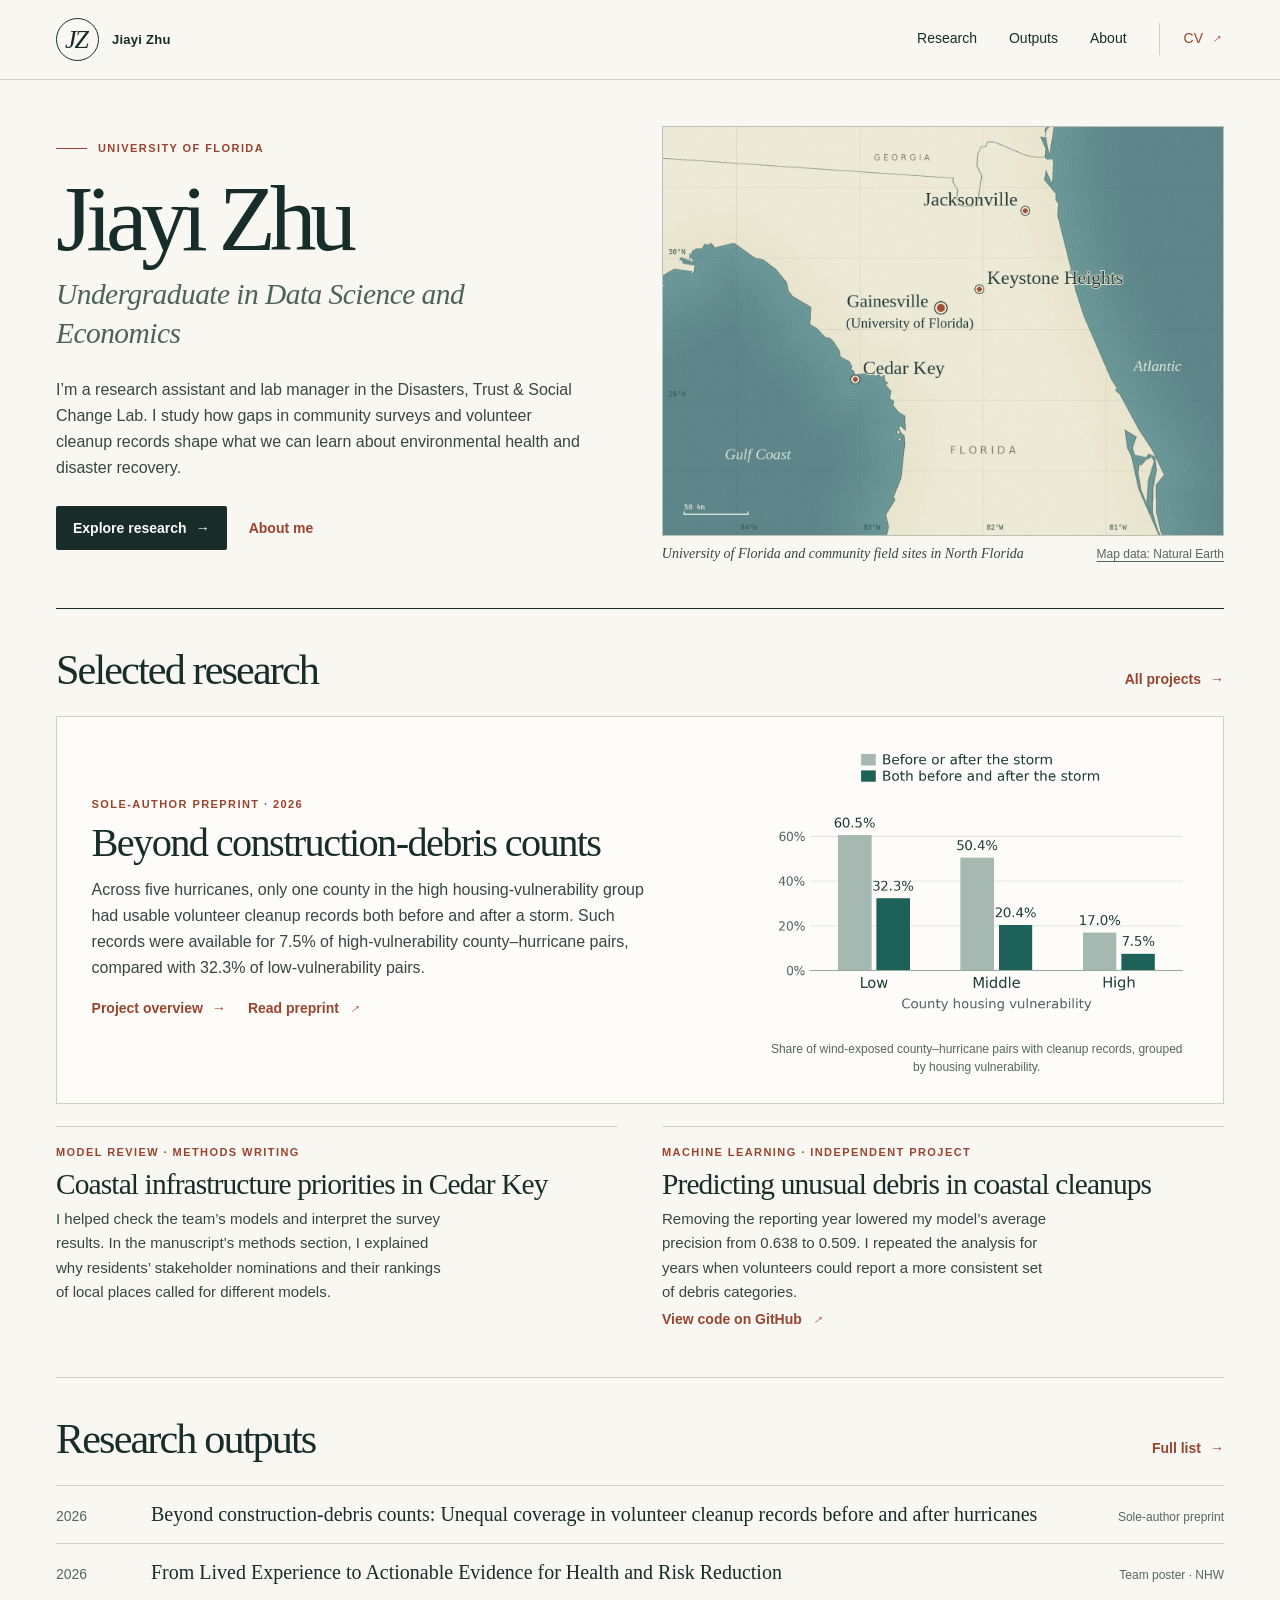
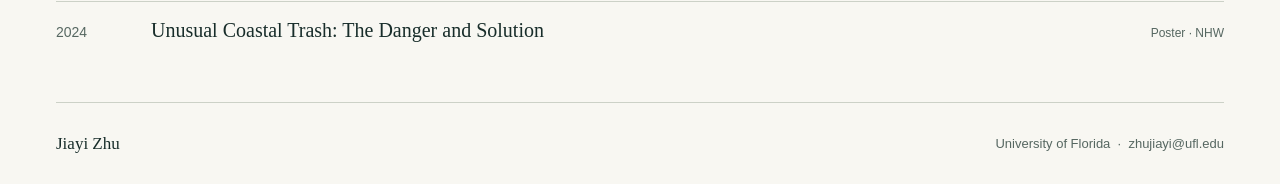
==== commit 466bb43b: "Add files via upload" ====
--- a/index.html
+++ b/index.html
@@ -9,6 +9,6 @@
 <figure class="plate"><img class="hero-image" src="assets/coast.webp?v=uf-red" width="1440" height="1050" fetchpriority="high" alt="Map of North Florida. The red dot with an outer ring marks the University of Florida in Gainesville. The other red dots mark the community field sites in Cedar Key, Keystone Heights, and Jacksonville."><figcaption><span class="cap">University of Florida and community field sites in North Florida</span><a href="https://www.naturalearthdata.com/downloads/10m-cultural-vectors/10m-admin-1-states-provinces/">Map data: Natural Earth</a></figcaption></figure></section><section class="block"><div class="section-title"><h2>Selected research</h2><a class="text-link" href="research.html">All projects<span class="arrow" aria-hidden="true">→</span></a></div>
 <article class="feature"><div><div class="kicker">Sole-author preprint · 2026</div><h3><a class="title-link" href="research/construction-debris.html">Beyond construction-debris counts</a></h3><p>Across five hurricanes, only one county in the high housing-vulnerability group had usable volunteer cleanup records both before and after a storm. Such records were available for 7.5% of high-vulnerability county–hurricane pairs, compared with 32.3% of low-vulnerability pairs.</p><div class="action-row"><a class="text-link" href="research/construction-debris.html">Project overview<span class="arrow" aria-hidden="true">→</span></a><a class="text-link" href="https://www.researchgate.net/publication/418260708_Beyond_construction-debris_counts_Unequal_coverage_in_volunteer_cleanup_records_before_and_after_hurricanes">Read preprint<span class="arrow ext" aria-hidden="true">→</span></a></div></div><figure class="fig-mini"><img src="assets/cleanup-coverage.png" alt="Percentage of wind-exposed county–hurricane pairs with a cleanup record before or after the storm, followed by the percentage with usable debris counts in both periods. Low vulnerability: 60.5% and 32.3%. Middle: 50.4% and 20.4%. High: 17.0% and 7.5%." width="1440" height="1008"><figcaption>Share of wind-exposed county–hurricane pairs with cleanup records, grouped by housing vulnerability.</figcaption></figure></article>
 <figure class="plate mobile-study-map"><img class="hero-image" src="assets/coast.webp?v=uf-red" width="1440" height="1050" loading="lazy" alt="Map of North Florida. The red dot with an outer ring marks the University of Florida in Gainesville. The other red dots mark the community field sites in Cedar Key, Keystone Heights, and Jacksonville."><figcaption><span class="cap">University of Florida and community field sites in North Florida</span><a href="https://www.naturalearthdata.com/downloads/10m-cultural-vectors/10m-admin-1-states-provinces/">Map data: Natural Earth</a></figcaption></figure>
-<div class="mini-grid"><article class="mini"><div class="kicker">Model review · Methods writing</div><h3><a class="title-link" href="research/cedar-key.html">Coastal infrastructure priorities in Cedar Key</a></h3><p>I helped check how the team’s models were implemented, interpreted the results with the team, and drafted the methods section.</p></article><article class="mini"><div class="kicker">Machine learning · Independent project</div><h3><a class="title-link" href="research/unusual-debris-modeling.html">Predicting unusual debris in coastal cleanups</a></h3><p>Removing the reporting year lowered my model’s average precision from 0.638 to 0.509. I repeated the analysis for years when volunteers could report a more consistent set of debris categories.</p><a class="text-link" href="https://github.com/JYZ4396/unusual-coastal-trash-ml">View code on GitHub<span class="arrow ext" aria-hidden="true">→</span></a></article></div></section>
+<div class="mini-grid"><article class="mini"><div class="kicker">Model review · Methods writing</div><h3><a class="title-link" href="research/cedar-key.html">Coastal infrastructure priorities in Cedar Key</a></h3><p>I helped check the team’s models and interpret the survey results. In the manuscript’s methods section, I explained why residents’ stakeholder nominations and their rankings of local places called for different models.</p></article><article class="mini"><div class="kicker">Machine learning · Independent project</div><h3><a class="title-link" href="research/unusual-debris-modeling.html">Predicting unusual debris in coastal cleanups</a></h3><p>Removing the reporting year lowered my model’s average precision from 0.638 to 0.509. I repeated the analysis for years when volunteers could report a more consistent set of debris categories.</p><a class="text-link" href="https://github.com/JYZ4396/unusual-coastal-trash-ml">View code on GitHub<span class="arrow ext" aria-hidden="true">→</span></a></article></div></section>
 <section class="block"><div class="section-title"><h2>Research outputs</h2><a class="text-link" href="outputs.html">Full list<span class="arrow" aria-hidden="true">→</span></a></div>
 <div class="pubrow"><div class="year">2026</div><a class="pubname" href="https://www.researchgate.net/publication/418260708_Beyond_construction-debris_counts_Unequal_coverage_in_volunteer_cleanup_records_before_and_after_hurricanes">Beyond construction-debris counts: Unequal coverage in volunteer cleanup records before and after hurricanes</a><span class="pub-type">Sole-author preprint</span></div><div class="pubrow"><div class="year">2026</div><a class="pubname" href="outputs.html#nhw-2026">From Lived Experience to Actionable Evidence for Health and Risk Reduction</a><span class="pub-type">Team poster · NHW</span></div><div class="pubrow"><div class="year">2024</div><a class="pubname" href="assets/nhw-2024-coastal-trash.pdf">Unusual Coastal Trash: The Danger and Solution</a><span class="pub-type">Poster · NHW</span></div></section></main><footer><div class="wrap"><strong>Jiayi Zhu</strong><span>University of Florida &nbsp;·&nbsp; <a href="mailto:zhujiayi@ufl.edu">zhujiayi@ufl.edu</a></span></div></footer></body></html>
